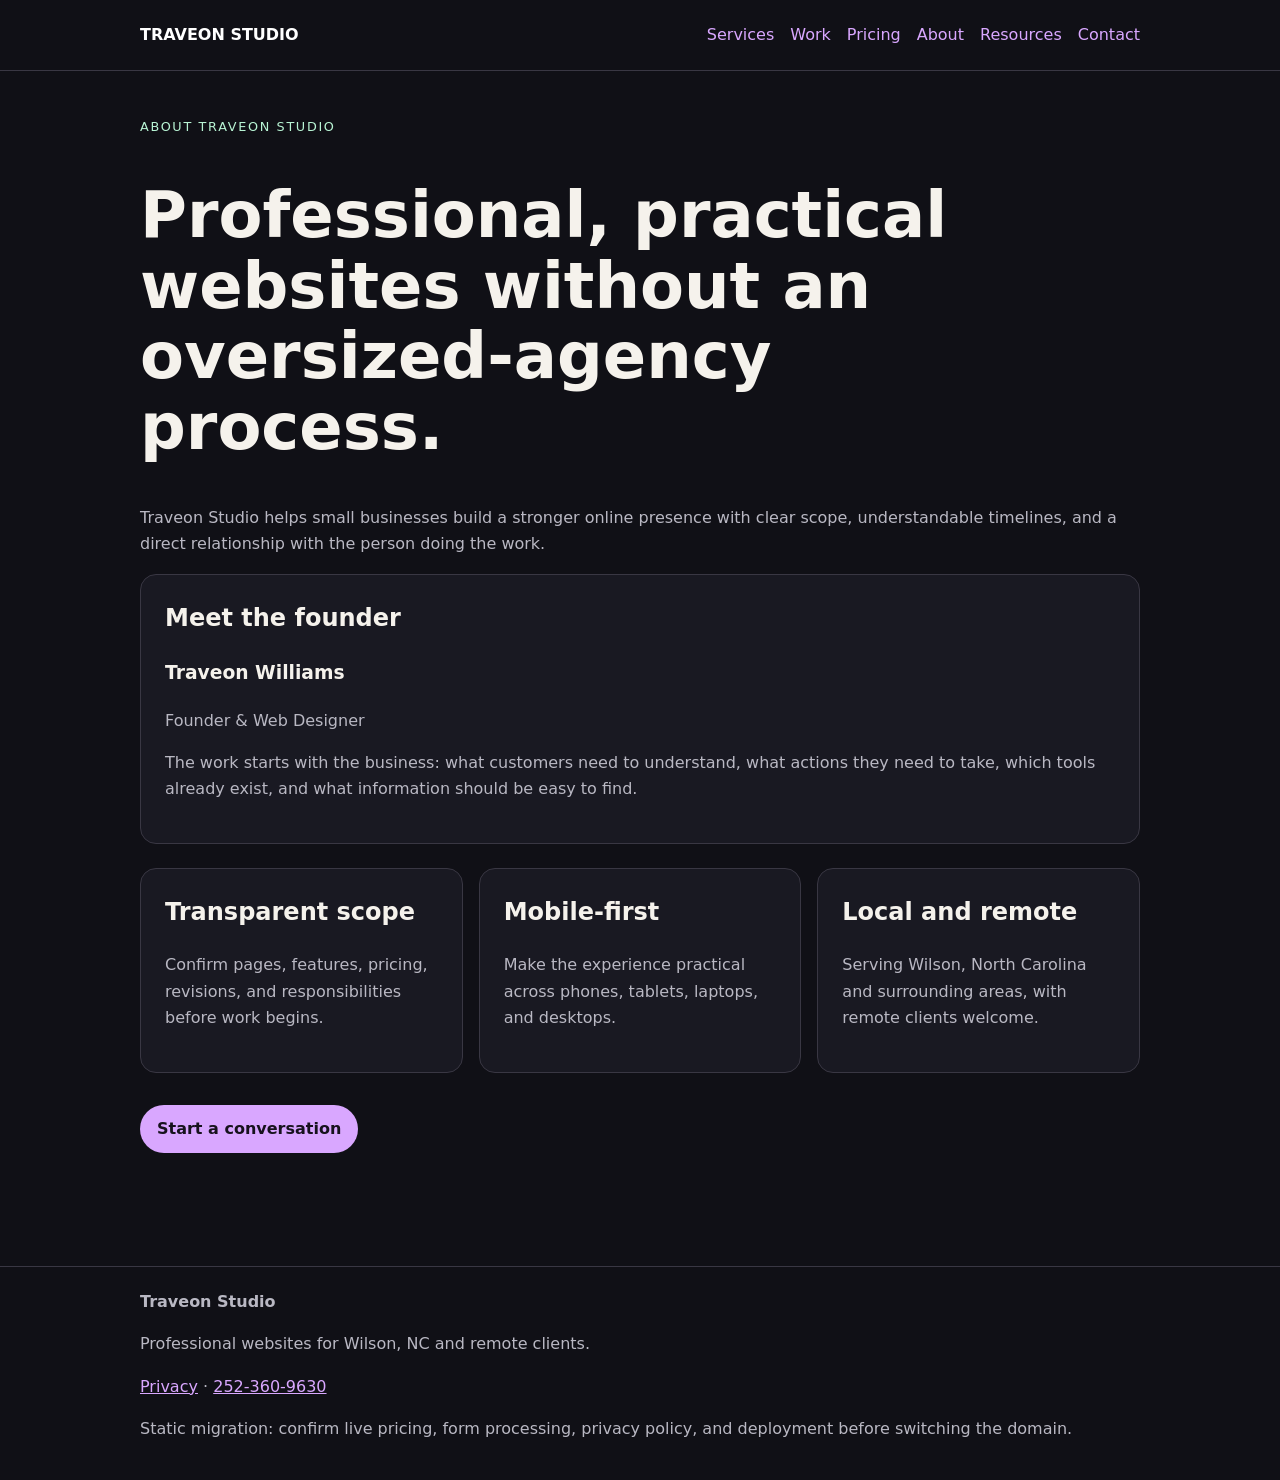
==== about/index.html @ 4ac93fe7 "Add migrated About page" ====
<!doctype html><html lang="en"><head><meta charset="utf-8"><meta name="viewport" content="width=device-width,initial-scale=1"><title>About | Traveon Studio</title><meta name="description" content="Meet Traveon Williams and learn about the Traveon Studio approach."><link rel="canonical" href="https://traveonstudio.com/about/"><style>body{margin:0;background:#101016;color:#f5f2ec;font:16px/1.65 system-ui,sans-serif}main,header div,footer div{width:min(1000px,92%);margin:auto}header,footer{padding:22px 0;border-bottom:1px solid #393743}footer{border-top:1px solid #393743;border-bottom:0;margin-top:60px;color:#b9b8c3}nav{display:flex;gap:16px;flex-wrap:wrap}nav a{color:#d9a7ff;text-decoration:none}.brand{font-weight:800;margin-right:auto;color:#fff}main{padding:45px 0}h1{font-size:clamp(2.3rem,6vw,4rem);line-height:1.1;max-width:850px}h2{margin-top:0}.muted,p,li{color:#b9b8c3}.grid{display:grid;grid-template-columns:repeat(auto-fit,minmax(230px,1fr));gap:16px;margin:24px 0}.card{background:#191922;border:1px solid #393743;border-radius:16px;padding:24px}.btn{display:inline-block;background:#d9a7ff;color:#17121d;border-radius:30px;padding:11px 17px;text-decoration:none;font-weight:700;margin:8px 8px 8px 0}.price{font-size:2rem;font-weight:800}a{color:#d9a7ff}.eyebrow{color:#b8f4d4;text-transform:uppercase;letter-spacing:.13em;font-size:.8rem}</style></head><body><header><div><nav><a class="brand" href="/">TRAVEON STUDIO</a><a href="/services/">Services</a><a href="/work/">Work</a><a href="/pricing/">Pricing</a><a href="/about/">About</a><a href="/resources/">Resources</a><a href="/contact/">Contact</a></nav></div></header><main><div class="eyebrow">About Traveon Studio</div><h1>Professional, practical websites without an oversized-agency process.</h1><p class="muted">Traveon Studio helps small businesses build a stronger online presence with clear scope, understandable timelines, and a direct relationship with the person doing the work.</p><section class="card"><h2>Meet the founder</h2><h3>Traveon Williams</h3><p class="muted">Founder &amp; Web Designer</p><p class="muted">The work starts with the business: what customers need to understand, what actions they need to take, which tools already exist, and what information should be easy to find.</p></section><div class="grid"><section class="card"><h2>Transparent scope</h2><p>Confirm pages, features, pricing, revisions, and responsibilities before work begins.</p></section><section class="card"><h2>Mobile-first</h2><p>Make the experience practical across phones, tablets, laptops, and desktops.</p></section><section class="card"><h2>Local and remote</h2><p>Serving Wilson, North Carolina and surrounding areas, with remote clients welcome.</p></section></div><a class="btn" href="/contact/">Start a conversation</a></main><footer><div><b>Traveon Studio</b><p>Professional websites for Wilson, NC and remote clients.</p><a href="/privacy/">Privacy</a> · <a href="tel:2523609630">252-360-9630</a><p class="muted">Static migration: confirm live pricing, form processing, privacy policy, and deployment before switching the domain.</p></div></footer></body></html>
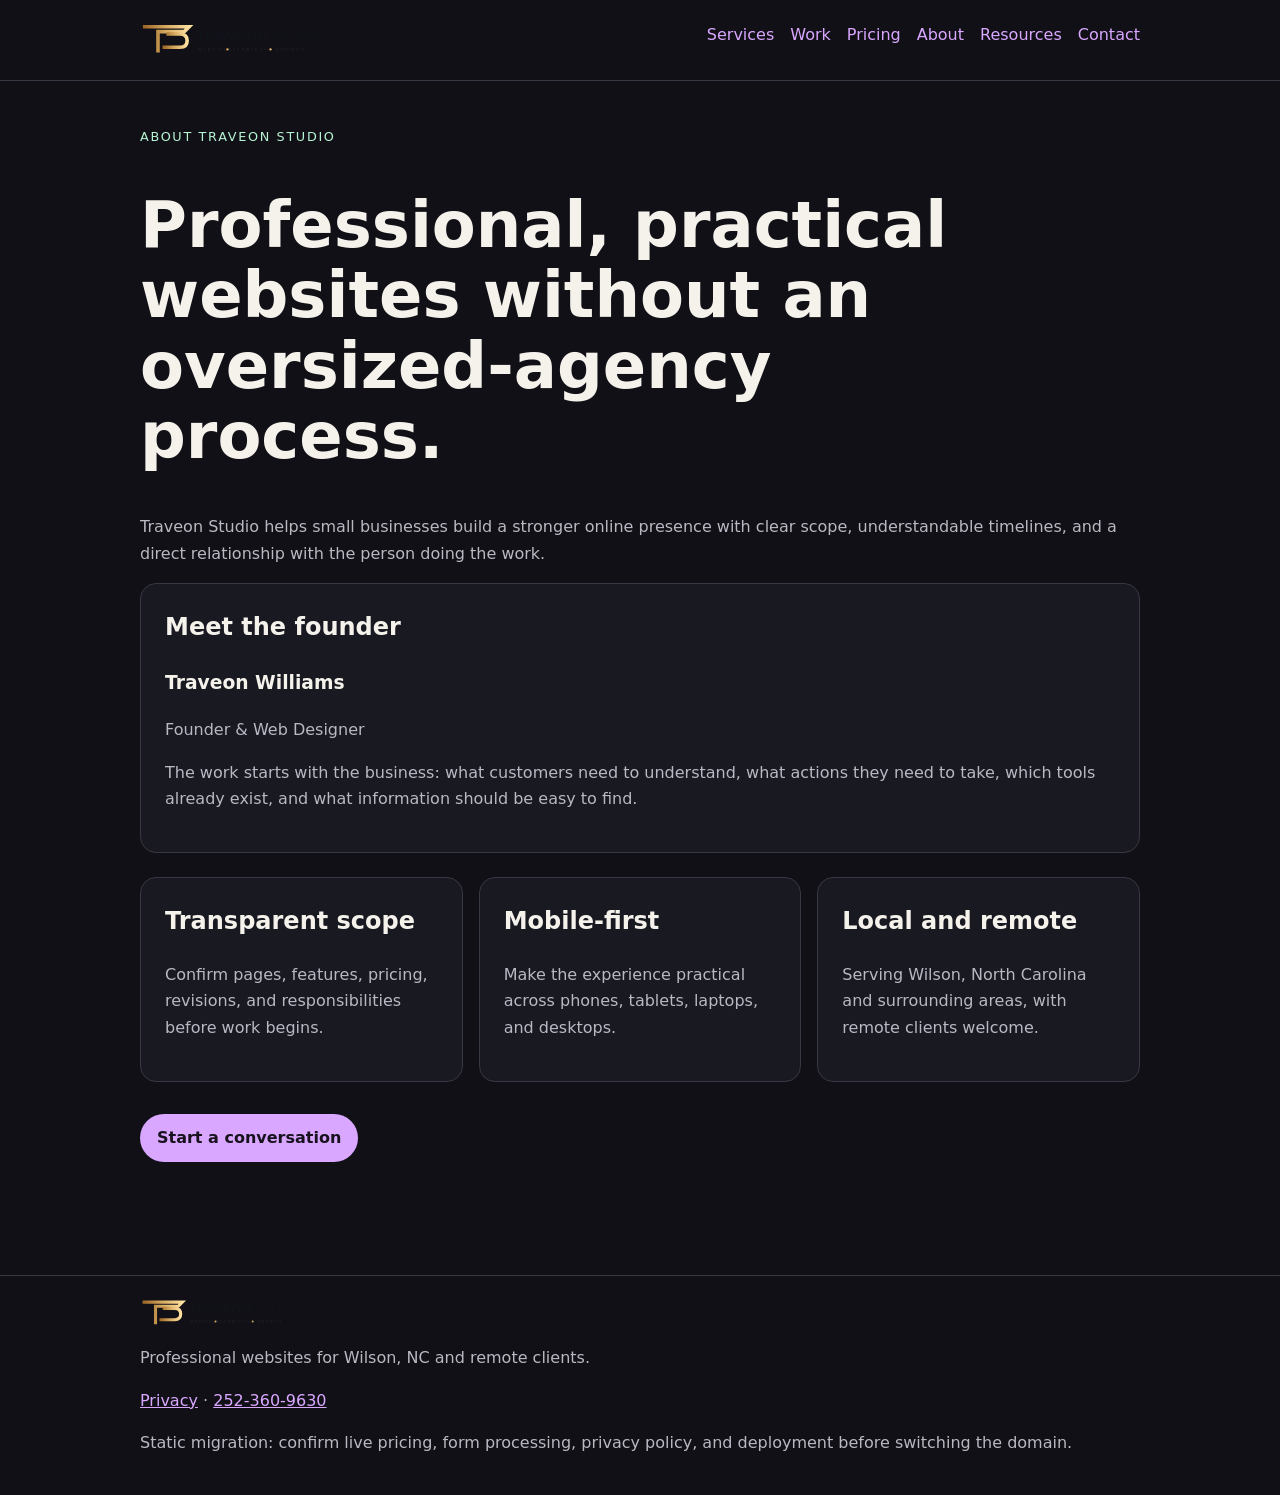
==== commit 04d94d86: "Apply Traveon Studio logo and favicon" ====
--- a/about/index.html
+++ b/about/index.html
@@ -1 +1 @@
-<!doctype html><html lang="en"><head><meta charset="utf-8"><meta name="viewport" content="width=device-width,initial-scale=1"><title>About | Traveon Studio</title><meta name="description" content="Meet Traveon Williams and learn about the Traveon Studio approach."><link rel="canonical" href="https://traveonstudio.com/about/"><style>body{margin:0;background:#101016;color:#f5f2ec;font:16px/1.65 system-ui,sans-serif}main,header div,footer div{width:min(1000px,92%);margin:auto}header,footer{padding:22px 0;border-bottom:1px solid #393743}footer{border-top:1px solid #393743;border-bottom:0;margin-top:60px;color:#b9b8c3}nav{display:flex;gap:16px;flex-wrap:wrap}nav a{color:#d9a7ff;text-decoration:none}.brand{font-weight:800;margin-right:auto;color:#fff}main{padding:45px 0}h1{font-size:clamp(2.3rem,6vw,4rem);line-height:1.1;max-width:850px}h2{margin-top:0}.muted,p,li{color:#b9b8c3}.grid{display:grid;grid-template-columns:repeat(auto-fit,minmax(230px,1fr));gap:16px;margin:24px 0}.card{background:#191922;border:1px solid #393743;border-radius:16px;padding:24px}.btn{display:inline-block;background:#d9a7ff;color:#17121d;border-radius:30px;padding:11px 17px;text-decoration:none;font-weight:700;margin:8px 8px 8px 0}.price{font-size:2rem;font-weight:800}a{color:#d9a7ff}.eyebrow{color:#b8f4d4;text-transform:uppercase;letter-spacing:.13em;font-size:.8rem}</style></head><body><header><div><nav><a class="brand" href="/">TRAVEON STUDIO</a><a href="/services/">Services</a><a href="/work/">Work</a><a href="/pricing/">Pricing</a><a href="/about/">About</a><a href="/resources/">Resources</a><a href="/contact/">Contact</a></nav></div></header><main><div class="eyebrow">About Traveon Studio</div><h1>Professional, practical websites without an oversized-agency process.</h1><p class="muted">Traveon Studio helps small businesses build a stronger online presence with clear scope, understandable timelines, and a direct relationship with the person doing the work.</p><section class="card"><h2>Meet the founder</h2><h3>Traveon Williams</h3><p class="muted">Founder &amp; Web Designer</p><p class="muted">The work starts with the business: what customers need to understand, what actions they need to take, which tools already exist, and what information should be easy to find.</p></section><div class="grid"><section class="card"><h2>Transparent scope</h2><p>Confirm pages, features, pricing, revisions, and responsibilities before work begins.</p></section><section class="card"><h2>Mobile-first</h2><p>Make the experience practical across phones, tablets, laptops, and desktops.</p></section><section class="card"><h2>Local and remote</h2><p>Serving Wilson, North Carolina and surrounding areas, with remote clients welcome.</p></section></div><a class="btn" href="/contact/">Start a conversation</a></main><footer><div><b>Traveon Studio</b><p>Professional websites for Wilson, NC and remote clients.</p><a href="/privacy/">Privacy</a> · <a href="tel:2523609630">252-360-9630</a><p class="muted">Static migration: confirm live pricing, form processing, privacy policy, and deployment before switching the domain.</p></div></footer></body></html>+<!doctype html><html lang="en"><head><meta charset="utf-8"><meta name="viewport" content="width=device-width,initial-scale=1"><title>About | Traveon Studio</title><meta name="description" content="Meet Traveon Williams and learn about the Traveon Studio approach."><link rel="canonical" href="https://traveonstudio.com/about/"><style>body{margin:0;background:#101016;color:#f5f2ec;font:16px/1.65 system-ui,sans-serif}main,header div,footer div{width:min(1000px,92%);margin:auto}header,footer{padding:22px 0;border-bottom:1px solid #393743}footer{border-top:1px solid #393743;border-bottom:0;margin-top:60px;color:#b9b8c3}nav{display:flex;gap:16px;flex-wrap:wrap}nav a{color:#d9a7ff;text-decoration:none}.brand{font-weight:800;margin-right:auto;color:#fff}main{padding:45px 0}h1{font-size:clamp(2.3rem,6vw,4rem);line-height:1.1;max-width:850px}h2{margin-top:0}.muted,p,li{color:#b9b8c3}.grid{display:grid;grid-template-columns:repeat(auto-fit,minmax(230px,1fr));gap:16px;margin:24px 0}.card{background:#191922;border:1px solid #393743;border-radius:16px;padding:24px}.btn{display:inline-block;background:#d9a7ff;color:#17121d;border-radius:30px;padding:11px 17px;text-decoration:none;font-weight:700;margin:8px 8px 8px 0}.price{font-size:2rem;font-weight:800}a{color:#d9a7ff}.eyebrow{color:#b8f4d4;text-transform:uppercase;letter-spacing:.13em;font-size:.8rem}</style><link rel="icon" type="image/svg+xml" href="/assets/images/traveon-studio-favicon.svg"><meta name="theme-color" content="#101016"></head><body><header><div><nav><a class="brand" href="/" aria-label="Traveon Studio home"><img src="/assets/images/traveon-studio-logo.svg" alt="Traveon Studio — Websites, Strategy, Growth" style="width:220px;max-width:42vw;height:auto;display:block"></a><a href="/services/">Services</a><a href="/work/">Work</a><a href="/pricing/">Pricing</a><a href="/about/">About</a><a href="/resources/">Resources</a><a href="/contact/">Contact</a></nav></div></header><main><div class="eyebrow">About Traveon Studio</div><h1>Professional, practical websites without an oversized-agency process.</h1><p class="muted">Traveon Studio helps small businesses build a stronger online presence with clear scope, understandable timelines, and a direct relationship with the person doing the work.</p><section class="card"><h2>Meet the founder</h2><h3>Traveon Williams</h3><p class="muted">Founder &amp; Web Designer</p><p class="muted">The work starts with the business: what customers need to understand, what actions they need to take, which tools already exist, and what information should be easy to find.</p></section><div class="grid"><section class="card"><h2>Transparent scope</h2><p>Confirm pages, features, pricing, revisions, and responsibilities before work begins.</p></section><section class="card"><h2>Mobile-first</h2><p>Make the experience practical across phones, tablets, laptops, and desktops.</p></section><section class="card"><h2>Local and remote</h2><p>Serving Wilson, North Carolina and surrounding areas, with remote clients welcome.</p></section></div><a class="btn" href="/contact/">Start a conversation</a></main><footer><div><img src="/assets/images/traveon-studio-logo.svg" alt="Traveon Studio" style="width:190px;max-width:55vw;height:auto;display:block"><p>Professional websites for Wilson, NC and remote clients.</p><a href="/privacy/">Privacy</a> · <a href="tel:2523609630">252-360-9630</a><p class="muted">Static migration: confirm live pricing, form processing, privacy policy, and deployment before switching the domain.</p></div></footer></body></html>
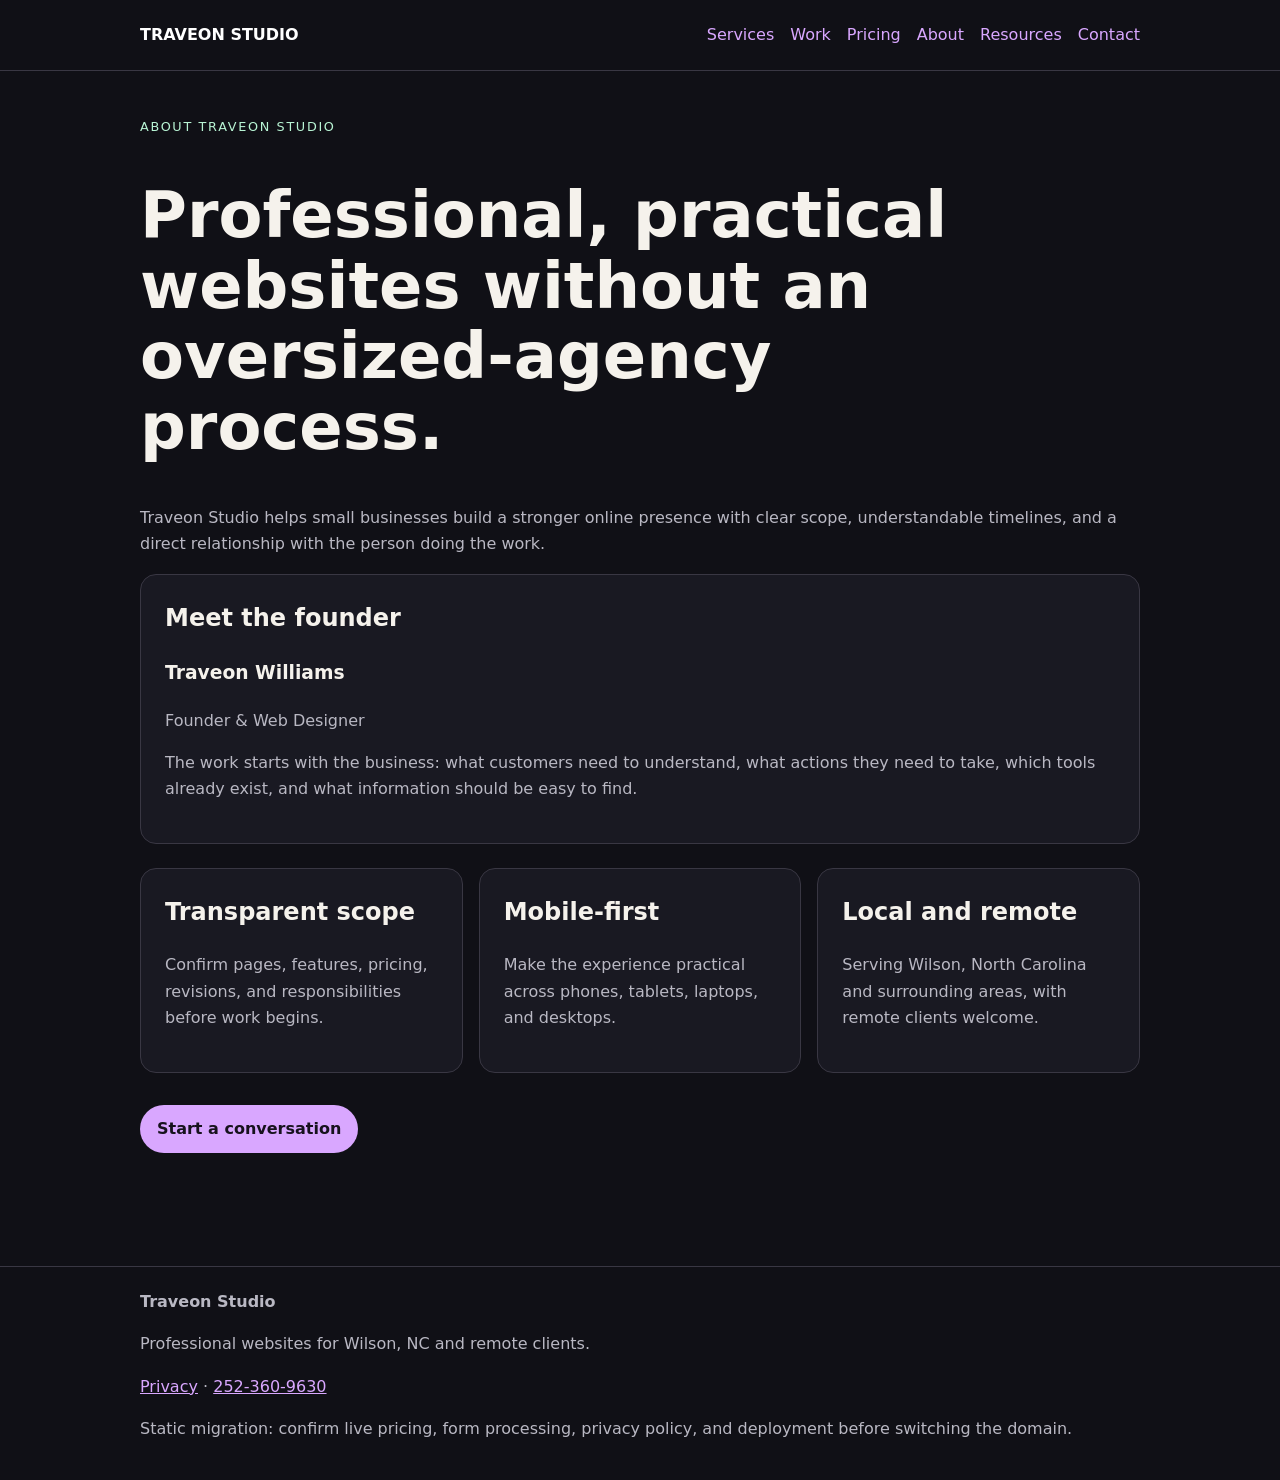
==== commit fc9310c9: "Restore compact text header and remove deleted logo asset references" ====
--- a/about/index.html
+++ b/about/index.html
@@ -1 +1 @@
-<!doctype html><html lang="en"><head><meta charset="utf-8"><meta name="viewport" content="width=device-width,initial-scale=1"><title>About | Traveon Studio</title><meta name="description" content="Meet Traveon Williams and learn about the Traveon Studio approach."><link rel="canonical" href="https://traveonstudio.com/about/"><style>body{margin:0;background:#101016;color:#f5f2ec;font:16px/1.65 system-ui,sans-serif}main,header div,footer div{width:min(1000px,92%);margin:auto}header,footer{padding:22px 0;border-bottom:1px solid #393743}footer{border-top:1px solid #393743;border-bottom:0;margin-top:60px;color:#b9b8c3}nav{display:flex;gap:16px;flex-wrap:wrap}nav a{color:#d9a7ff;text-decoration:none}.brand{font-weight:800;margin-right:auto;color:#fff}main{padding:45px 0}h1{font-size:clamp(2.3rem,6vw,4rem);line-height:1.1;max-width:850px}h2{margin-top:0}.muted,p,li{color:#b9b8c3}.grid{display:grid;grid-template-columns:repeat(auto-fit,minmax(230px,1fr));gap:16px;margin:24px 0}.card{background:#191922;border:1px solid #393743;border-radius:16px;padding:24px}.btn{display:inline-block;background:#d9a7ff;color:#17121d;border-radius:30px;padding:11px 17px;text-decoration:none;font-weight:700;margin:8px 8px 8px 0}.price{font-size:2rem;font-weight:800}a{color:#d9a7ff}.eyebrow{color:#b8f4d4;text-transform:uppercase;letter-spacing:.13em;font-size:.8rem}</style><link rel="icon" type="image/svg+xml" href="/assets/images/traveon-studio-favicon.svg"><meta name="theme-color" content="#101016"></head><body><header><div><nav><a class="brand" href="/" aria-label="Traveon Studio home"><img src="/assets/images/traveon-studio-logo.svg" alt="Traveon Studio — Websites, Strategy, Growth" style="width:220px;max-width:42vw;height:auto;display:block"></a><a href="/services/">Services</a><a href="/work/">Work</a><a href="/pricing/">Pricing</a><a href="/about/">About</a><a href="/resources/">Resources</a><a href="/contact/">Contact</a></nav></div></header><main><div class="eyebrow">About Traveon Studio</div><h1>Professional, practical websites without an oversized-agency process.</h1><p class="muted">Traveon Studio helps small businesses build a stronger online presence with clear scope, understandable timelines, and a direct relationship with the person doing the work.</p><section class="card"><h2>Meet the founder</h2><h3>Traveon Williams</h3><p class="muted">Founder &amp; Web Designer</p><p class="muted">The work starts with the business: what customers need to understand, what actions they need to take, which tools already exist, and what information should be easy to find.</p></section><div class="grid"><section class="card"><h2>Transparent scope</h2><p>Confirm pages, features, pricing, revisions, and responsibilities before work begins.</p></section><section class="card"><h2>Mobile-first</h2><p>Make the experience practical across phones, tablets, laptops, and desktops.</p></section><section class="card"><h2>Local and remote</h2><p>Serving Wilson, North Carolina and surrounding areas, with remote clients welcome.</p></section></div><a class="btn" href="/contact/">Start a conversation</a></main><footer><div><img src="/assets/images/traveon-studio-logo.svg" alt="Traveon Studio" style="width:190px;max-width:55vw;height:auto;display:block"><p>Professional websites for Wilson, NC and remote clients.</p><a href="/privacy/">Privacy</a> · <a href="tel:2523609630">252-360-9630</a><p class="muted">Static migration: confirm live pricing, form processing, privacy policy, and deployment before switching the domain.</p></div></footer></body></html>+<!doctype html><html lang="en"><head><meta charset="utf-8"><meta name="viewport" content="width=device-width,initial-scale=1"><title>About | Traveon Studio</title><meta name="description" content="Meet Traveon Williams and learn about the Traveon Studio approach."><link rel="canonical" href="https://traveonstudio.com/about/"><style>body{margin:0;background:#101016;color:#f5f2ec;font:16px/1.65 system-ui,sans-serif}main,header div,footer div{width:min(1000px,92%);margin:auto}header,footer{padding:22px 0;border-bottom:1px solid #393743}footer{border-top:1px solid #393743;border-bottom:0;margin-top:60px;color:#b9b8c3}nav{display:flex;gap:16px;flex-wrap:wrap}nav a{color:#d9a7ff;text-decoration:none}.brand{font-weight:800;margin-right:auto;color:#fff}main{padding:45px 0}h1{font-size:clamp(2.3rem,6vw,4rem);line-height:1.1;max-width:850px}h2{margin-top:0}.muted,p,li{color:#b9b8c3}.grid{display:grid;grid-template-columns:repeat(auto-fit,minmax(230px,1fr));gap:16px;margin:24px 0}.card{background:#191922;border:1px solid #393743;border-radius:16px;padding:24px}.btn{display:inline-block;background:#d9a7ff;color:#17121d;border-radius:30px;padding:11px 17px;text-decoration:none;font-weight:700;margin:8px 8px 8px 0}.price{font-size:2rem;font-weight:800}a{color:#d9a7ff}.eyebrow{color:#b8f4d4;text-transform:uppercase;letter-spacing:.13em;font-size:.8rem}</style><meta name="theme-color" content="#101016"></head><body><header><div><nav><a class="brand" href="/">TRAVEON STUDIO</a><a href="/services/">Services</a><a href="/work/">Work</a><a href="/pricing/">Pricing</a><a href="/about/">About</a><a href="/resources/">Resources</a><a href="/contact/">Contact</a></nav></div></header><main><div class="eyebrow">About Traveon Studio</div><h1>Professional, practical websites without an oversized-agency process.</h1><p class="muted">Traveon Studio helps small businesses build a stronger online presence with clear scope, understandable timelines, and a direct relationship with the person doing the work.</p><section class="card"><h2>Meet the founder</h2><h3>Traveon Williams</h3><p class="muted">Founder &amp; Web Designer</p><p class="muted">The work starts with the business: what customers need to understand, what actions they need to take, which tools already exist, and what information should be easy to find.</p></section><div class="grid"><section class="card"><h2>Transparent scope</h2><p>Confirm pages, features, pricing, revisions, and responsibilities before work begins.</p></section><section class="card"><h2>Mobile-first</h2><p>Make the experience practical across phones, tablets, laptops, and desktops.</p></section><section class="card"><h2>Local and remote</h2><p>Serving Wilson, North Carolina and surrounding areas, with remote clients welcome.</p></section></div><a class="btn" href="/contact/">Start a conversation</a></main><footer><div><b>Traveon Studio</b><p>Professional websites for Wilson, NC and remote clients.</p><a href="/privacy/">Privacy</a> · <a href="tel:2523609630">252-360-9630</a><p class="muted">Static migration: confirm live pricing, form processing, privacy policy, and deployment before switching the domain.</p></div></footer></body></html>
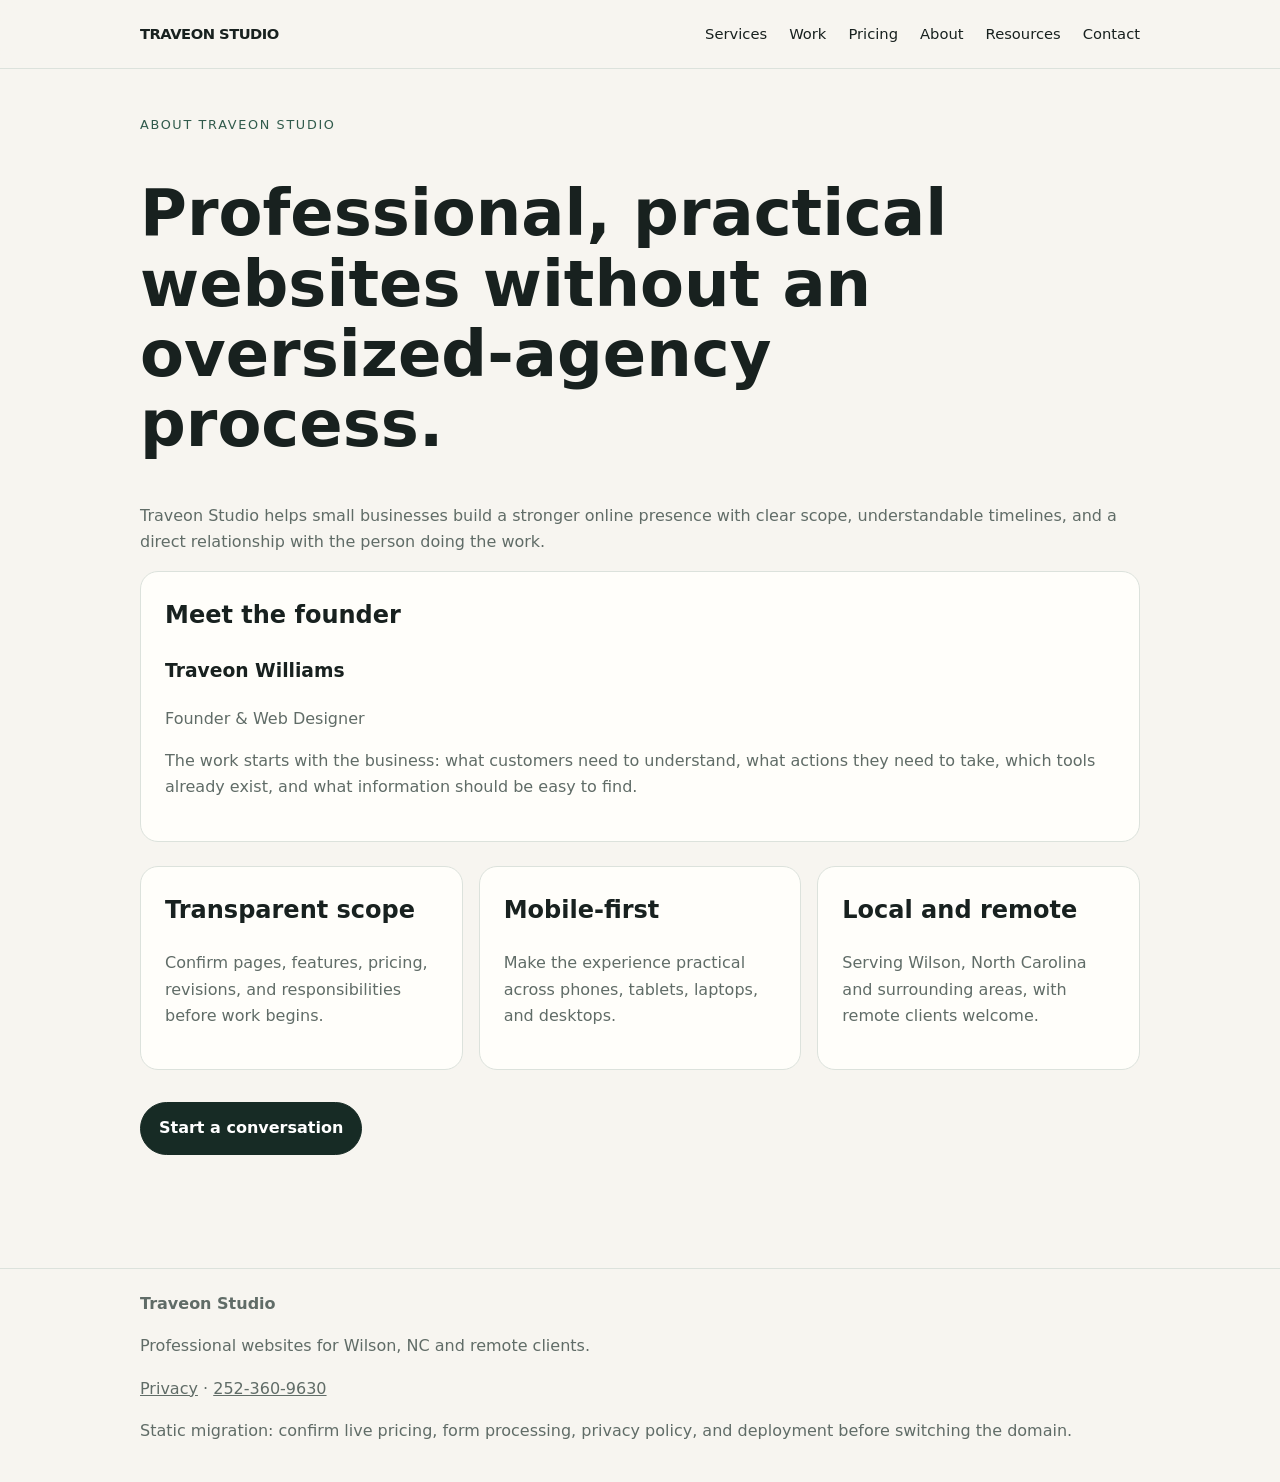
==== commit 713628f7: "Load shared Traveon Studio stylesheet" ====
--- a/about/index.html
+++ b/about/index.html
@@ -1 +1,2 @@
-<!doctype html><html lang="en"><head><meta charset="utf-8"><meta name="viewport" content="width=device-width,initial-scale=1"><title>About | Traveon Studio</title><meta name="description" content="Meet Traveon Williams and learn about the Traveon Studio approach."><link rel="canonical" href="https://traveonstudio.com/about/"><style>body{margin:0;background:#101016;color:#f5f2ec;font:16px/1.65 system-ui,sans-serif}main,header div,footer div{width:min(1000px,92%);margin:auto}header,footer{padding:22px 0;border-bottom:1px solid #393743}footer{border-top:1px solid #393743;border-bottom:0;margin-top:60px;color:#b9b8c3}nav{display:flex;gap:16px;flex-wrap:wrap}nav a{color:#d9a7ff;text-decoration:none}.brand{font-weight:800;margin-right:auto;color:#fff}main{padding:45px 0}h1{font-size:clamp(2.3rem,6vw,4rem);line-height:1.1;max-width:850px}h2{margin-top:0}.muted,p,li{color:#b9b8c3}.grid{display:grid;grid-template-columns:repeat(auto-fit,minmax(230px,1fr));gap:16px;margin:24px 0}.card{background:#191922;border:1px solid #393743;border-radius:16px;padding:24px}.btn{display:inline-block;background:#d9a7ff;color:#17121d;border-radius:30px;padding:11px 17px;text-decoration:none;font-weight:700;margin:8px 8px 8px 0}.price{font-size:2rem;font-weight:800}a{color:#d9a7ff}.eyebrow{color:#b8f4d4;text-transform:uppercase;letter-spacing:.13em;font-size:.8rem}</style><meta name="theme-color" content="#101016"></head><body><header><div><nav><a class="brand" href="/">TRAVEON STUDIO</a><a href="/services/">Services</a><a href="/work/">Work</a><a href="/pricing/">Pricing</a><a href="/about/">About</a><a href="/resources/">Resources</a><a href="/contact/">Contact</a></nav></div></header><main><div class="eyebrow">About Traveon Studio</div><h1>Professional, practical websites without an oversized-agency process.</h1><p class="muted">Traveon Studio helps small businesses build a stronger online presence with clear scope, understandable timelines, and a direct relationship with the person doing the work.</p><section class="card"><h2>Meet the founder</h2><h3>Traveon Williams</h3><p class="muted">Founder &amp; Web Designer</p><p class="muted">The work starts with the business: what customers need to understand, what actions they need to take, which tools already exist, and what information should be easy to find.</p></section><div class="grid"><section class="card"><h2>Transparent scope</h2><p>Confirm pages, features, pricing, revisions, and responsibilities before work begins.</p></section><section class="card"><h2>Mobile-first</h2><p>Make the experience practical across phones, tablets, laptops, and desktops.</p></section><section class="card"><h2>Local and remote</h2><p>Serving Wilson, North Carolina and surrounding areas, with remote clients welcome.</p></section></div><a class="btn" href="/contact/">Start a conversation</a></main><footer><div><b>Traveon Studio</b><p>Professional websites for Wilson, NC and remote clients.</p><a href="/privacy/">Privacy</a> · <a href="tel:2523609630">252-360-9630</a><p class="muted">Static migration: confirm live pricing, form processing, privacy policy, and deployment before switching the domain.</p></div></footer></body></html>+<!doctype html><html lang="en"><head><meta charset="utf-8"><meta name="viewport" content="width=device-width,initial-scale=1"><title>About | Traveon Studio</title><meta name="description" content="Meet Traveon Williams and learn about the Traveon Studio approach."><link rel="canonical" href="https://traveonstudio.com/about/"><style>body{margin:0;background:#101016;color:#f5f2ec;font:16px/1.65 system-ui,sans-serif}main,header div,footer div{width:min(1000px,92%);margin:auto}header,footer{padding:22px 0;border-bottom:1px solid #393743}footer{border-top:1px solid #393743;border-bottom:0;margin-top:60px;color:#b9b8c3}nav{display:flex;gap:16px;flex-wrap:wrap}nav a{color:#d9a7ff;text-decoration:none}.brand{font-weight:800;margin-right:auto;color:#fff}main{padding:45px 0}h1{font-size:clamp(2.3rem,6vw,4rem);line-height:1.1;max-width:850px}h2{margin-top:0}.muted,p,li{color:#b9b8c3}.grid{display:grid;grid-template-columns:repeat(auto-fit,minmax(230px,1fr));gap:16px;margin:24px 0}.card{background:#191922;border:1px solid #393743;border-radius:16px;padding:24px}.btn{display:inline-block;background:#d9a7ff;color:#17121d;border-radius:30px;padding:11px 17px;text-decoration:none;font-weight:700;margin:8px 8px 8px 0}.price{font-size:2rem;font-weight:800}a{color:#d9a7ff}.eyebrow{color:#b8f4d4;text-transform:uppercase;letter-spacing:.13em;font-size:.8rem}</style><meta name="theme-color" content="#101016">  <link rel="stylesheet" href="/assets/traveon-studio.css">
+</head><body><header><div><nav><a class="brand" href="/">TRAVEON STUDIO</a><a href="/services/">Services</a><a href="/work/">Work</a><a href="/pricing/">Pricing</a><a href="/about/">About</a><a href="/resources/">Resources</a><a href="/contact/">Contact</a></nav></div></header><main><div class="eyebrow">About Traveon Studio</div><h1>Professional, practical websites without an oversized-agency process.</h1><p class="muted">Traveon Studio helps small businesses build a stronger online presence with clear scope, understandable timelines, and a direct relationship with the person doing the work.</p><section class="card"><h2>Meet the founder</h2><h3>Traveon Williams</h3><p class="muted">Founder &amp; Web Designer</p><p class="muted">The work starts with the business: what customers need to understand, what actions they need to take, which tools already exist, and what information should be easy to find.</p></section><div class="grid"><section class="card"><h2>Transparent scope</h2><p>Confirm pages, features, pricing, revisions, and responsibilities before work begins.</p></section><section class="card"><h2>Mobile-first</h2><p>Make the experience practical across phones, tablets, laptops, and desktops.</p></section><section class="card"><h2>Local and remote</h2><p>Serving Wilson, North Carolina and surrounding areas, with remote clients welcome.</p></section></div><a class="btn" href="/contact/">Start a conversation</a></main><footer><div><b>Traveon Studio</b><p>Professional websites for Wilson, NC and remote clients.</p><a href="/privacy/">Privacy</a> · <a href="tel:2523609630">252-360-9630</a><p class="muted">Static migration: confirm live pricing, form processing, privacy policy, and deployment before switching the domain.</p></div></footer></body></html>
--- a/assets/traveon-studio.css
+++ b/assets/traveon-studio.css
@@ -0,0 +1,34 @@
+/* Shared Traveon Studio design system */
+:root{--ts-ink:#18211f;--ts-muted:#606c67;--ts-paper:#f7f5f0;--ts-card:#fffefa;--ts-line:#dce2dc;--ts-green:#315b4c;--ts-lime:#d9edb7;--ts-dark:#172b25}
+html{scroll-behavior:smooth}
+body{background:var(--ts-paper)!important;color:var(--ts-ink)!important}
+header{position:sticky;top:0;z-index:20;background:rgba(247,245,240,.94)!important;backdrop-filter:blur(12px);border-bottom:1px solid var(--ts-line)!important}
+header .wrap, header .nav{width:min(1120px,calc(100% - 40px));margin-inline:auto}
+header nav{align-items:center;gap:clamp(10px,1.8vw,22px)}
+header nav a{color:var(--ts-ink)!important;text-decoration:none;font-size:.92rem}
+header nav a:hover{text-decoration:underline;text-underline-offset:5px}
+header .brand{color:var(--ts-ink)!important;font-weight:850;letter-spacing:-.035em;text-decoration:none;white-space:nowrap}
+main{color:var(--ts-ink)!important}
+main p,main li,main label,main small,.muted{color:var(--ts-muted)!important}
+h1,h2,h3,h4{color:var(--ts-ink)!important}
+.card,article, .resource-card{background:var(--ts-card)!important;color:var(--ts-ink)!important;border:1px solid var(--ts-line)!important;border-radius:18px}
+.eyebrow{color:var(--ts-green)!important}
+a{overflow-wrap:anywhere}
+main a:not(.btn){color:var(--ts-green)}
+.btn,button.btn{background:var(--ts-dark)!important;color:#fff!important;border:1px solid var(--ts-dark)!important;border-radius:999px;padding:12px 18px;font-weight:750;cursor:pointer}
+.btn.light{background:transparent!important;color:var(--ts-dark)!important}
+input,select,textarea{background:#fffefa!important;color:var(--ts-ink)!important;border:1px solid #bdc9c0!important;border-radius:10px}
+input:focus,select:focus,textarea:focus{outline:3px solid #d9edb7;outline-offset:1px}
+footer{background:transparent!important;border-top:1px solid var(--ts-line)!important;color:var(--ts-muted)!important}
+footer p,footer a{color:var(--ts-muted)!important}
+:focus-visible{outline:3px solid #6e9c75;outline-offset:3px}
+@media(max-width:760px){
+ header{position:relative}
+ header .wrap,header .nav{width:calc(100% - 28px)}
+ header nav{gap:10px 14px;padding:12px 0}
+ header nav a{font-size:.86rem}
+ header .brand{width:100%;margin-bottom:2px}
+ main{padding-top:30px!important}
+ .hero{padding-top:48px!important}
+}
+@media(prefers-reduced-motion:reduce){html{scroll-behavior:auto}*,*::before,*::after{animation-duration:.01ms!important;transition-duration:.01ms!important}}
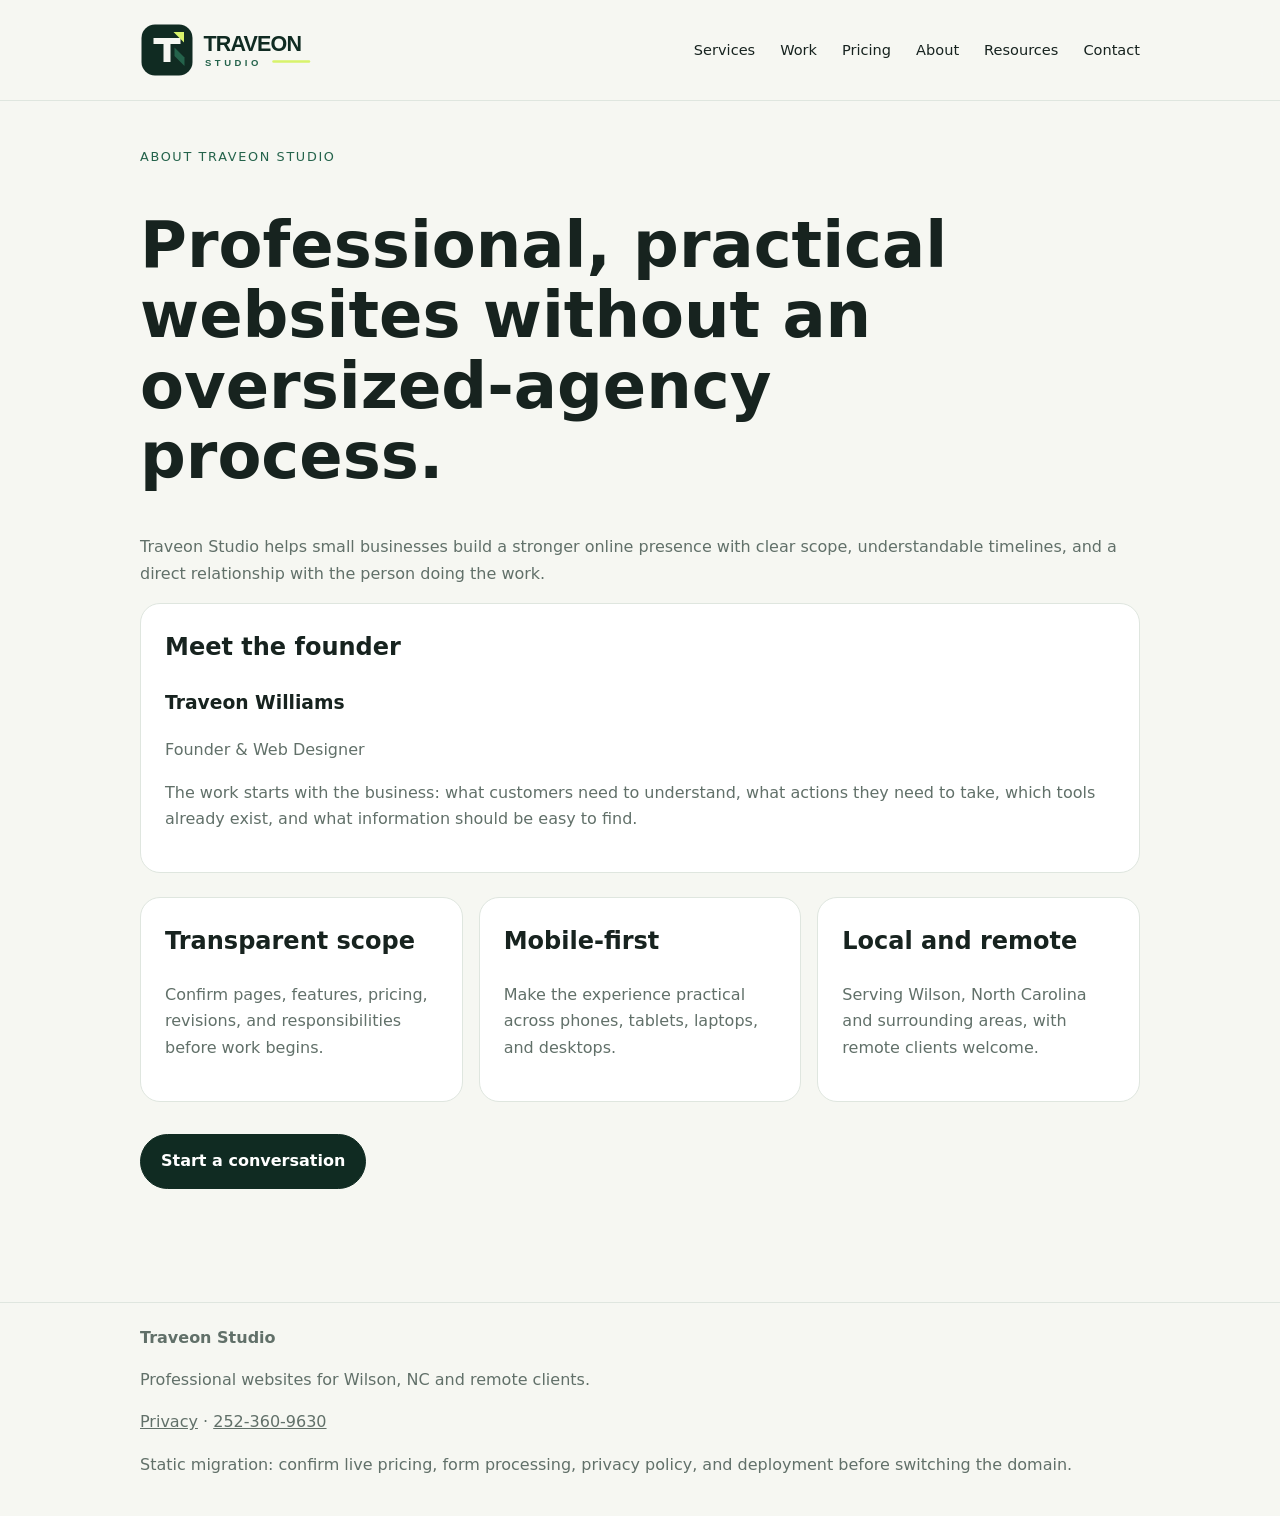
==== commit 7c21cf54: "Align site page branding and pricing with current offer" ====
--- a/about/index.html
+++ b/about/index.html
@@ -1,2 +1,3 @@
-<!doctype html><html lang="en"><head><meta charset="utf-8"><meta name="viewport" content="width=device-width,initial-scale=1"><title>About | Traveon Studio</title><meta name="description" content="Meet Traveon Williams and learn about the Traveon Studio approach."><link rel="canonical" href="https://traveonstudio.com/about/"><style>body{margin:0;background:#101016;color:#f5f2ec;font:16px/1.65 system-ui,sans-serif}main,header div,footer div{width:min(1000px,92%);margin:auto}header,footer{padding:22px 0;border-bottom:1px solid #393743}footer{border-top:1px solid #393743;border-bottom:0;margin-top:60px;color:#b9b8c3}nav{display:flex;gap:16px;flex-wrap:wrap}nav a{color:#d9a7ff;text-decoration:none}.brand{font-weight:800;margin-right:auto;color:#fff}main{padding:45px 0}h1{font-size:clamp(2.3rem,6vw,4rem);line-height:1.1;max-width:850px}h2{margin-top:0}.muted,p,li{color:#b9b8c3}.grid{display:grid;grid-template-columns:repeat(auto-fit,minmax(230px,1fr));gap:16px;margin:24px 0}.card{background:#191922;border:1px solid #393743;border-radius:16px;padding:24px}.btn{display:inline-block;background:#d9a7ff;color:#17121d;border-radius:30px;padding:11px 17px;text-decoration:none;font-weight:700;margin:8px 8px 8px 0}.price{font-size:2rem;font-weight:800}a{color:#d9a7ff}.eyebrow{color:#b8f4d4;text-transform:uppercase;letter-spacing:.13em;font-size:.8rem}</style><meta name="theme-color" content="#101016">  <link rel="stylesheet" href="/assets/traveon-studio.css">
-</head><body><header><div><nav><a class="brand" href="/">TRAVEON STUDIO</a><a href="/services/">Services</a><a href="/work/">Work</a><a href="/pricing/">Pricing</a><a href="/about/">About</a><a href="/resources/">Resources</a><a href="/contact/">Contact</a></nav></div></header><main><div class="eyebrow">About Traveon Studio</div><h1>Professional, practical websites without an oversized-agency process.</h1><p class="muted">Traveon Studio helps small businesses build a stronger online presence with clear scope, understandable timelines, and a direct relationship with the person doing the work.</p><section class="card"><h2>Meet the founder</h2><h3>Traveon Williams</h3><p class="muted">Founder &amp; Web Designer</p><p class="muted">The work starts with the business: what customers need to understand, what actions they need to take, which tools already exist, and what information should be easy to find.</p></section><div class="grid"><section class="card"><h2>Transparent scope</h2><p>Confirm pages, features, pricing, revisions, and responsibilities before work begins.</p></section><section class="card"><h2>Mobile-first</h2><p>Make the experience practical across phones, tablets, laptops, and desktops.</p></section><section class="card"><h2>Local and remote</h2><p>Serving Wilson, North Carolina and surrounding areas, with remote clients welcome.</p></section></div><a class="btn" href="/contact/">Start a conversation</a></main><footer><div><b>Traveon Studio</b><p>Professional websites for Wilson, NC and remote clients.</p><a href="/privacy/">Privacy</a> · <a href="tel:2523609630">252-360-9630</a><p class="muted">Static migration: confirm live pricing, form processing, privacy policy, and deployment before switching the domain.</p></div></footer></body></html>+<!doctype html><html lang="en"><head><meta charset="utf-8"><meta name="viewport" content="width=device-width,initial-scale=1"><title>About | Traveon Studio</title><meta name="description" content="Meet Traveon Williams and learn about the Traveon Studio approach."><link rel="canonical" href="https://traveonstudio.com/about/"><style>body{margin:0;background:#101016;color:#f5f2ec;font:16px/1.65 system-ui,sans-serif}main,header div,footer div{width:min(1000px,92%);margin:auto}header,footer{padding:22px 0;border-bottom:1px solid #393743}footer{border-top:1px solid #393743;border-bottom:0;margin-top:60px;color:#b9b8c3}nav{display:flex;gap:16px;flex-wrap:wrap}nav a{color:#d9a7ff;text-decoration:none}.brand{font-weight:800;margin-right:auto;color:#fff}main{padding:45px 0}h1{font-size:clamp(2.3rem,6vw,4rem);line-height:1.1;max-width:850px}h2{margin-top:0}.muted,p,li{color:#b9b8c3}.grid{display:grid;grid-template-columns:repeat(auto-fit,minmax(230px,1fr));gap:16px;margin:24px 0}.card{background:#191922;border:1px solid #393743;border-radius:16px;padding:24px}.btn{display:inline-block;background:#d9a7ff;color:#17121d;border-radius:30px;padding:11px 17px;text-decoration:none;font-weight:700;margin:8px 8px 8px 0}.price{font-size:2rem;font-weight:800}a{color:#d9a7ff}.eyebrow{color:#b8f4d4;text-transform:uppercase;letter-spacing:.13em;font-size:.8rem}@media(max-width:760px){header nav{gap:10px 14px}header .brand{width:100%;margin-bottom:4px}header .brand img{width:235px}} @media(prefers-reduced-motion:reduce){*{animation:none!important;transition:none!important}}
+</style><meta name="theme-color" content="#101016">  <link rel="stylesheet" href="/assets/traveon-studio.css">
+</head><body><header><div><nav><a class="brand" href="/" aria-label="Traveon Studio home"><img src="/assets/traveon-studio-logo.svg" alt="Traveon Studio" width="280" height="56"></a><a href="/services/">Services</a><a href="/work/">Work</a><a href="/pricing/">Pricing</a><a href="/about/">About</a><a href="/resources/">Resources</a><a href="/contact/">Contact</a></nav></div></header><main><div class="eyebrow">About Traveon Studio</div><h1>Professional, practical websites without an oversized-agency process.</h1><p class="muted">Traveon Studio helps small businesses build a stronger online presence with clear scope, understandable timelines, and a direct relationship with the person doing the work.</p><section class="card"><h2>Meet the founder</h2><h3>Traveon Williams</h3><p class="muted">Founder &amp; Web Designer</p><p class="muted">The work starts with the business: what customers need to understand, what actions they need to take, which tools already exist, and what information should be easy to find.</p></section><div class="grid"><section class="card"><h2>Transparent scope</h2><p>Confirm pages, features, pricing, revisions, and responsibilities before work begins.</p></section><section class="card"><h2>Mobile-first</h2><p>Make the experience practical across phones, tablets, laptops, and desktops.</p></section><section class="card"><h2>Local and remote</h2><p>Serving Wilson, North Carolina and surrounding areas, with remote clients welcome.</p></section></div><a class="btn" href="/contact/">Start a conversation</a></main><footer><div><b>Traveon Studio</b><p>Professional websites for Wilson, NC and remote clients.</p><a href="/privacy/">Privacy</a> · <a href="tel:2523609630">252-360-9630</a><p class="muted">Static migration: confirm live pricing, form processing, privacy policy, and deployment before switching the domain.</p></div></footer></body></html>
--- a/assets/traveon-studio.css
+++ b/assets/traveon-studio.css
@@ -1,34 +1,35 @@
 /* Shared Traveon Studio design system */
-:root{--ts-ink:#18211f;--ts-muted:#606c67;--ts-paper:#f7f5f0;--ts-card:#fffefa;--ts-line:#dce2dc;--ts-green:#315b4c;--ts-lime:#d9edb7;--ts-dark:#172b25}
-html{scroll-behavior:smooth}
+:root{--ts-ink:#17231f;--ts-muted:#617069;--ts-paper:#f6f7f2;--ts-card:#fff;--ts-line:#dfe6df;--ts-green:#24634b;--ts-lime:#d8f36b;--ts-dark:#102b22}
+html{scroll-behavior:smooth;scroll-padding-top:100px}
 body{background:var(--ts-paper)!important;color:var(--ts-ink)!important}
-header{position:sticky;top:0;z-index:20;background:rgba(247,245,240,.94)!important;backdrop-filter:blur(12px);border-bottom:1px solid var(--ts-line)!important}
-header .wrap, header .nav{width:min(1120px,calc(100% - 40px));margin-inline:auto}
-header nav{align-items:center;gap:clamp(10px,1.8vw,22px)}
-header nav a{color:var(--ts-ink)!important;text-decoration:none;font-size:.92rem}
+header{position:sticky;top:0;z-index:20;background:rgba(246,247,242,.92)!important;backdrop-filter:blur(14px);border-bottom:1px solid var(--ts-line)!important}
+header .wrap,header .nav{width:min(1160px,calc(100% - 48px));margin-inline:auto}
+header .nav{min-height:82px;gap:26px}
+header nav{align-items:center;gap:clamp(12px,2vw,25px)}
+header nav a{color:var(--ts-ink)!important;text-decoration:none;font-size:.91rem}
 header nav a:hover{text-decoration:underline;text-underline-offset:5px}
-header .brand{color:var(--ts-ink)!important;font-weight:850;letter-spacing:-.035em;text-decoration:none;white-space:nowrap}
+header .brand{color:var(--ts-ink)!important;font-weight:900;letter-spacing:-.055em;text-decoration:none;white-space:nowrap}
+header .brand span{color:var(--ts-muted)!important}
 main{color:var(--ts-ink)!important}
-main p,main li,main label,main small,.muted{color:var(--ts-muted)!important}
+main p,main li,main label,main small,.muted{color:var(--ts-muted)}
 h1,h2,h3,h4{color:var(--ts-ink)!important}
-.card,article, .resource-card{background:var(--ts-card)!important;color:var(--ts-ink)!important;border:1px solid var(--ts-line)!important;border-radius:18px}
+.card,article,.resource-card{background:var(--ts-card)!important;color:var(--ts-ink)!important;border:1px solid var(--ts-line)!important;border-radius:20px}
 .eyebrow{color:var(--ts-green)!important}
 a{overflow-wrap:anywhere}
 main a:not(.btn){color:var(--ts-green)}
-.btn,button.btn{background:var(--ts-dark)!important;color:#fff!important;border:1px solid var(--ts-dark)!important;border-radius:999px;padding:12px 18px;font-weight:750;cursor:pointer}
-.btn.light{background:transparent!important;color:var(--ts-dark)!important}
-input,select,textarea{background:#fffefa!important;color:var(--ts-ink)!important;border:1px solid #bdc9c0!important;border-radius:10px}
+.btn,button.btn{background:var(--ts-dark)!important;color:#fff!important;border:1px solid var(--ts-dark)!important;border-radius:999px;padding:13px 20px;font-weight:780;cursor:pointer;transition:transform .18s ease,background .18s ease}
+.btn:hover,button.btn:hover{transform:translateY(-2px);background:#234b38!important}
+.btn.light{background:transparent!important;color:var(--ts-dark)!important;border-color:#b8c8bb!important}
+input,select,textarea{background:#fff!important;color:var(--ts-ink)!important;border:1px solid #bdc9c0!important;border-radius:10px}
 input:focus,select:focus,textarea:focus{outline:3px solid #d9edb7;outline-offset:1px}
 footer{background:transparent!important;border-top:1px solid var(--ts-line)!important;color:var(--ts-muted)!important}
 footer p,footer a{color:var(--ts-muted)!important}
 :focus-visible{outline:3px solid #6e9c75;outline-offset:3px}
-@media(max-width:760px){
- header{position:relative}
- header .wrap,header .nav{width:calc(100% - 28px)}
- header nav{gap:10px 14px;padding:12px 0}
- header nav a{font-size:.86rem}
- header .brand{width:100%;margin-bottom:2px}
- main{padding-top:30px!important}
- .hero{padding-top:48px!important}
-}
+@media(max-width:850px){header .nav{align-items:flex-start;padding:16px 0;flex-direction:column;gap:14px}header nav{gap:11px 17px}}
+@media(max-width:760px){header{position:relative}header .wrap,header .nav{width:calc(100% - 30px)}header nav{gap:10px 14px;padding:8px 0}header nav a{font-size:.88rem}header .brand{width:100%;margin-bottom:2px}main{padding-top:0!important}.hero{padding-top:48px!important}}
 @media(prefers-reduced-motion:reduce){html{scroll-behavior:auto}*,*::before,*::after{animation-duration:.01ms!important;transition-duration:.01ms!important}}
+/* Traveon Studio brand lockup */
+header .brand{display:inline-flex;align-items:center;line-height:0;flex-shrink:0}
+header .brand img{display:block;width:clamp(210px,22vw,280px);height:auto;max-height:56px}
+@media(max-width:850px){header .brand img{width:250px;max-height:50px}}
+@media(max-width:560px){header .brand img{width:225px;max-height:46px}}
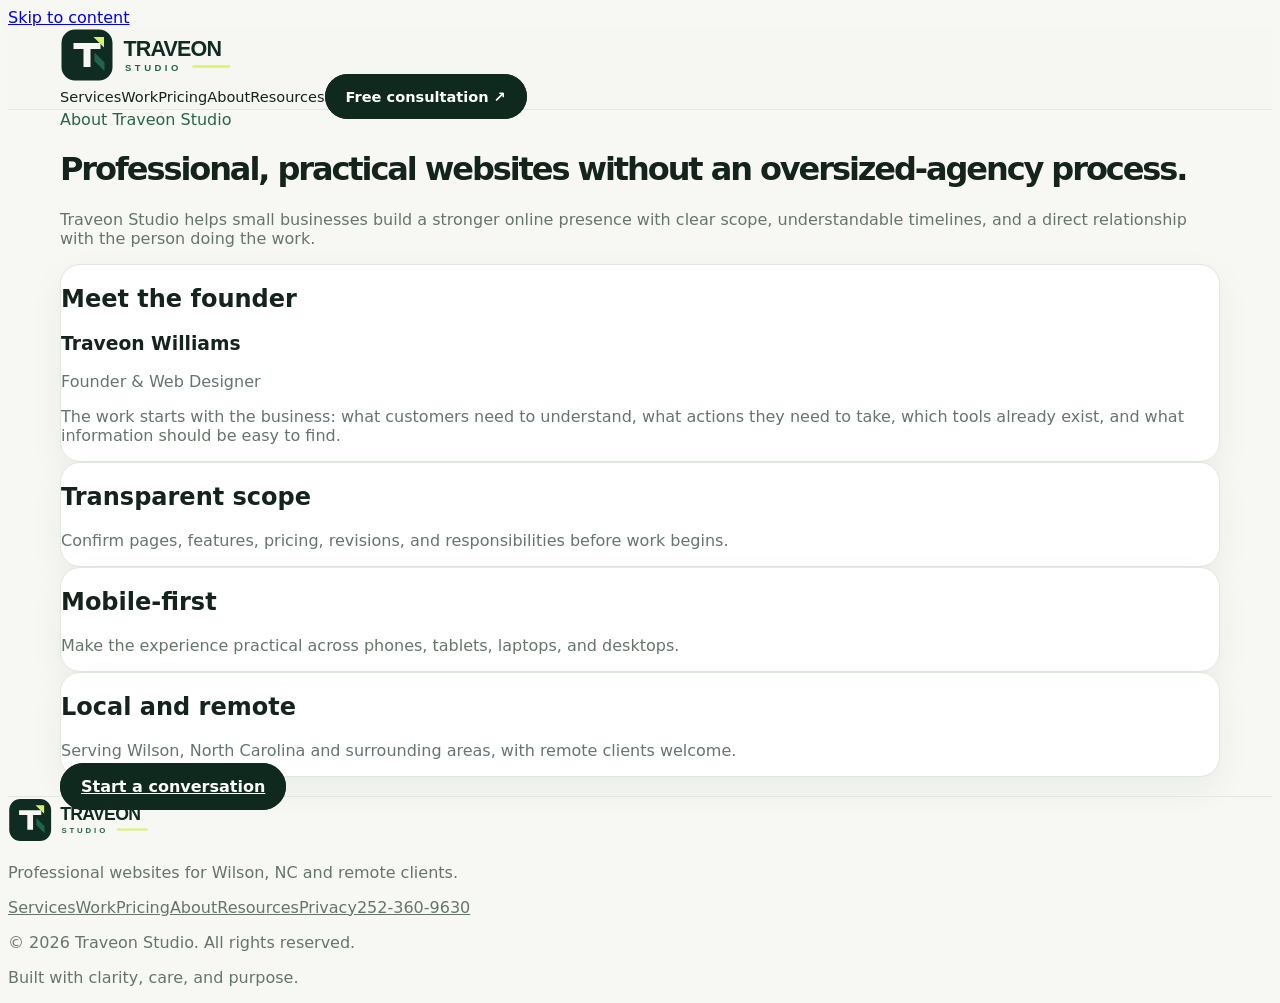
==== commit d9401036: "Unify about/index.html with premium responsive brand system" ====
--- a/about/index.html
+++ b/about/index.html
@@ -1,3 +1 @@
-<!doctype html><html lang="en"><head><meta charset="utf-8"><meta name="viewport" content="width=device-width,initial-scale=1"><title>About | Traveon Studio</title><meta name="description" content="Meet Traveon Williams and learn about the Traveon Studio approach."><link rel="canonical" href="https://traveonstudio.com/about/"><style>body{margin:0;background:#101016;color:#f5f2ec;font:16px/1.65 system-ui,sans-serif}main,header div,footer div{width:min(1000px,92%);margin:auto}header,footer{padding:22px 0;border-bottom:1px solid #393743}footer{border-top:1px solid #393743;border-bottom:0;margin-top:60px;color:#b9b8c3}nav{display:flex;gap:16px;flex-wrap:wrap}nav a{color:#d9a7ff;text-decoration:none}.brand{font-weight:800;margin-right:auto;color:#fff}main{padding:45px 0}h1{font-size:clamp(2.3rem,6vw,4rem);line-height:1.1;max-width:850px}h2{margin-top:0}.muted,p,li{color:#b9b8c3}.grid{display:grid;grid-template-columns:repeat(auto-fit,minmax(230px,1fr));gap:16px;margin:24px 0}.card{background:#191922;border:1px solid #393743;border-radius:16px;padding:24px}.btn{display:inline-block;background:#d9a7ff;color:#17121d;border-radius:30px;padding:11px 17px;text-decoration:none;font-weight:700;margin:8px 8px 8px 0}.price{font-size:2rem;font-weight:800}a{color:#d9a7ff}.eyebrow{color:#b8f4d4;text-transform:uppercase;letter-spacing:.13em;font-size:.8rem}@media(max-width:760px){header nav{gap:10px 14px}header .brand{width:100%;margin-bottom:4px}header .brand img{width:235px}} @media(prefers-reduced-motion:reduce){*{animation:none!important;transition:none!important}}
-</style><meta name="theme-color" content="#101016">  <link rel="stylesheet" href="/assets/traveon-studio.css">
-</head><body><header><div><nav><a class="brand" href="/" aria-label="Traveon Studio home"><img src="/assets/traveon-studio-logo.svg" alt="Traveon Studio" width="280" height="56"></a><a href="/services/">Services</a><a href="/work/">Work</a><a href="/pricing/">Pricing</a><a href="/about/">About</a><a href="/resources/">Resources</a><a href="/contact/">Contact</a></nav></div></header><main><div class="eyebrow">About Traveon Studio</div><h1>Professional, practical websites without an oversized-agency process.</h1><p class="muted">Traveon Studio helps small businesses build a stronger online presence with clear scope, understandable timelines, and a direct relationship with the person doing the work.</p><section class="card"><h2>Meet the founder</h2><h3>Traveon Williams</h3><p class="muted">Founder &amp; Web Designer</p><p class="muted">The work starts with the business: what customers need to understand, what actions they need to take, which tools already exist, and what information should be easy to find.</p></section><div class="grid"><section class="card"><h2>Transparent scope</h2><p>Confirm pages, features, pricing, revisions, and responsibilities before work begins.</p></section><section class="card"><h2>Mobile-first</h2><p>Make the experience practical across phones, tablets, laptops, and desktops.</p></section><section class="card"><h2>Local and remote</h2><p>Serving Wilson, North Carolina and surrounding areas, with remote clients welcome.</p></section></div><a class="btn" href="/contact/">Start a conversation</a></main><footer><div><b>Traveon Studio</b><p>Professional websites for Wilson, NC and remote clients.</p><a href="/privacy/">Privacy</a> · <a href="tel:2523609630">252-360-9630</a><p class="muted">Static migration: confirm live pricing, form processing, privacy policy, and deployment before switching the domain.</p></div></footer></body></html>+<!doctype html><html lang="en"><head><meta charset="utf-8"><meta name="viewport" content="width=device-width, initial-scale=1"><meta name="theme-color" content="#10291f"><meta name="description" content="Meet Traveon Williams and learn about the Traveon Studio approach."><title>About | Traveon Studio</title><link rel="canonical" href="https://traveonstudio.com/about/"><link rel="icon" type="image/svg+xml" href="/assets/traveon-studio-favicon.svg"><meta property="og:type" content="website"><meta property="og:site_name" content="Traveon Studio"><meta property="og:title" content="About | Traveon Studio"><meta property="og:description" content="Meet Traveon Williams and learn about the Traveon Studio approach."><meta property="og:url" content="https://traveonstudio.com/about/"><meta name="twitter:card" content="summary"><link rel="stylesheet" href="/assets/traveon-studio.css"></head><body><a class="skip" href="#main">Skip to content</a><header><div class="wrap nav"><a class="brand" href="/" aria-label="Traveon Studio home"><img src="/assets/traveon-studio-logo.svg" alt="Traveon Studio" width="280" height="56"></a><nav aria-label="Main navigation"><a href="/services/">Services</a><a href="/work/">Work</a><a href="/pricing/">Pricing</a><a href="/about/">About</a><a href="/resources/">Resources</a><a class="btn" href="/contact/">Free consultation ↗</a></nav></div></header><main id="main"><div class="eyebrow">About Traveon Studio</div><h1>Professional, practical websites without an oversized-agency process.</h1><p class="muted">Traveon Studio helps small businesses build a stronger online presence with clear scope, understandable timelines, and a direct relationship with the person doing the work.</p><section class="card"><h2>Meet the founder</h2><h3>Traveon Williams</h3><p class="muted">Founder &amp; Web Designer</p><p class="muted">The work starts with the business: what customers need to understand, what actions they need to take, which tools already exist, and what information should be easy to find.</p></section><div class="grid"><section class="card"><h2>Transparent scope</h2><p>Confirm pages, features, pricing, revisions, and responsibilities before work begins.</p></section><section class="card"><h2>Mobile-first</h2><p>Make the experience practical across phones, tablets, laptops, and desktops.</p></section><section class="card"><h2>Local and remote</h2><p>Serving Wilson, North Carolina and surrounding areas, with remote clients welcome.</p></section></div><a class="btn" href="/contact/">Start a conversation</a></main><footer><div class="wrap foot"><div><a class="brand" href="/"><img src="/assets/traveon-studio-logo.svg" alt="Traveon Studio" width="230" height="46"></a><p class="small">Professional websites for Wilson, NC and remote clients.</p></div><div class="footlinks"><a href="/services/">Services</a><a href="/work/">Work</a><a href="/pricing/">Pricing</a><a href="/about/">About</a><a href="/resources/">Resources</a><a href="/privacy/">Privacy</a><a href="tel:+12523609630">252-360-9630</a></div><div class="footer-bottom"><p class="small">© 2026 Traveon Studio. All rights reserved.</p><p class="small">Built with clarity, care, and purpose.</p></div></div></footer></body></html>
--- a/assets/traveon-studio.css
+++ b/assets/traveon-studio.css
@@ -33,3 +33,12 @@
 header .brand img{display:block;width:clamp(210px,22vw,280px);height:auto;max-height:56px}
 @media(max-width:850px){header .brand img{width:250px;max-height:50px}}
 @media(max-width:560px){header .brand img{width:225px;max-height:46px}}
+
+/* Shared site-wide refinements */
+:root{--ts-ink:#15231d;--ts-muted:#66756c;--ts-paper:#f7f8f4;--ts-card:#fff;--ts-line:#e1e8df;--ts-green:#286548;--ts-lime:#d9f36c;--ts-dark:#10291f}
+body{font-family:Inter,ui-sans-serif,system-ui,-apple-system,BlinkMacSystemFont,"Segoe UI",sans-serif!important;-webkit-font-smoothing:antialiased}
+a:focus-visible,button:focus-visible,input:focus-visible,select:focus-visible,textarea:focus-visible{outline:3px solid #8baa42!important;outline-offset:4px}
+main{width:min(1160px,calc(100% - 48px));margin-inline:auto}
+main>h1{letter-spacing:-.065em}main .card{border-radius:20px;box-shadow:0 12px 34px rgba(16,41,31,.055)}
+footer{border-color:var(--ts-line)!important}footer a{color:var(--ts-green)}
+@media(max-width:760px){main{width:calc(100% - 30px)}}
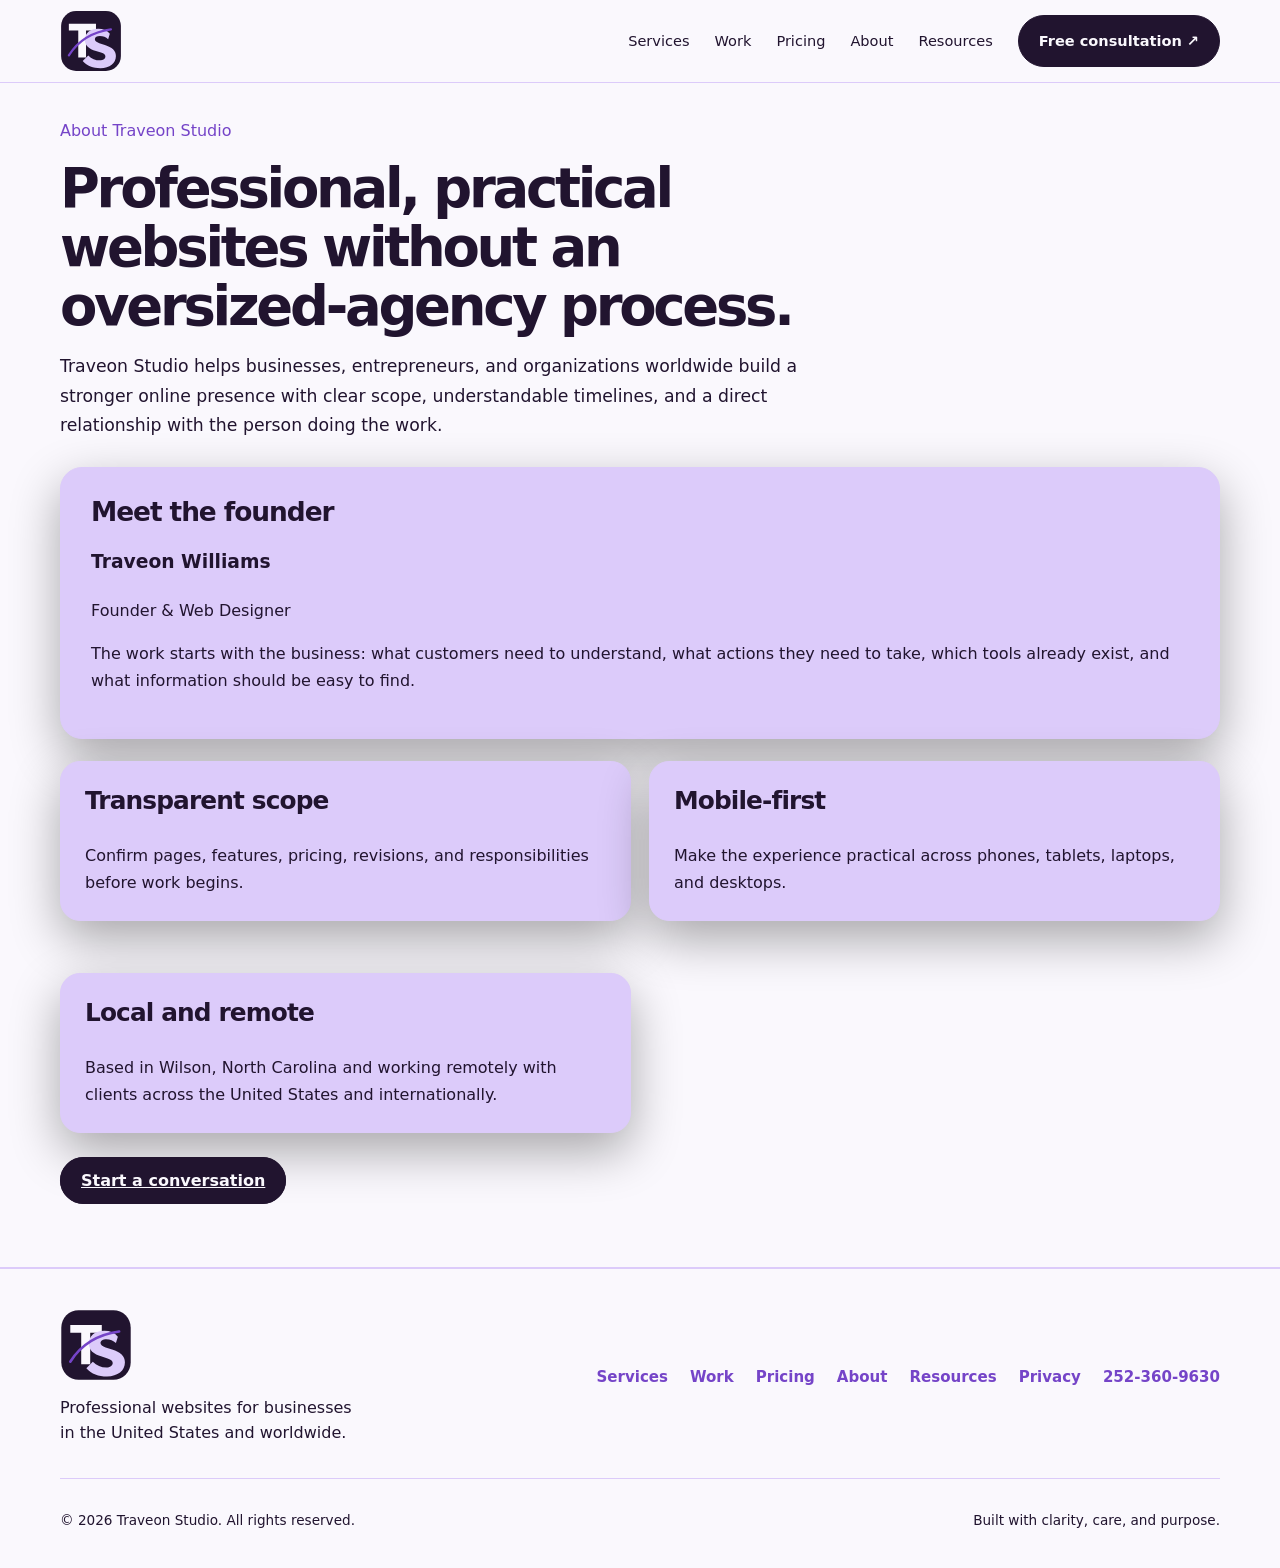
==== commit be877c19: "Expand Traveon Studio positioning to worldwide clients" ====
--- a/about/index.html
+++ b/about/index.html
@@ -1 +1 @@
-<!doctype html><html lang="en"><head><meta charset="utf-8"><meta name="viewport" content="width=device-width, initial-scale=1"><meta name="theme-color" content="#10291f"><meta name="description" content="Meet Traveon Williams and learn about the Traveon Studio approach."><title>About | Traveon Studio</title><link rel="canonical" href="https://traveonstudio.com/about/"><link rel="icon" type="image/svg+xml" href="/assets/traveon-studio-favicon.svg"><meta property="og:type" content="website"><meta property="og:site_name" content="Traveon Studio"><meta property="og:title" content="About | Traveon Studio"><meta property="og:description" content="Meet Traveon Williams and learn about the Traveon Studio approach."><meta property="og:url" content="https://traveonstudio.com/about/"><meta name="twitter:card" content="summary"><link rel="stylesheet" href="/assets/traveon-studio.css"></head><body><a class="skip" href="#main">Skip to content</a><header><div class="wrap nav"><a class="brand" href="/" aria-label="Traveon Studio home"><img src="/assets/traveon-studio-logo.svg" alt="Traveon Studio" width="280" height="56"></a><nav aria-label="Main navigation"><a href="/services/">Services</a><a href="/work/">Work</a><a href="/pricing/">Pricing</a><a href="/about/">About</a><a href="/resources/">Resources</a><a class="btn" href="/contact/">Free consultation ↗</a></nav></div></header><main id="main"><div class="eyebrow">About Traveon Studio</div><h1>Professional, practical websites without an oversized-agency process.</h1><p class="muted">Traveon Studio helps small businesses build a stronger online presence with clear scope, understandable timelines, and a direct relationship with the person doing the work.</p><section class="card"><h2>Meet the founder</h2><h3>Traveon Williams</h3><p class="muted">Founder &amp; Web Designer</p><p class="muted">The work starts with the business: what customers need to understand, what actions they need to take, which tools already exist, and what information should be easy to find.</p></section><div class="grid"><section class="card"><h2>Transparent scope</h2><p>Confirm pages, features, pricing, revisions, and responsibilities before work begins.</p></section><section class="card"><h2>Mobile-first</h2><p>Make the experience practical across phones, tablets, laptops, and desktops.</p></section><section class="card"><h2>Local and remote</h2><p>Serving Wilson, North Carolina and surrounding areas, with remote clients welcome.</p></section></div><a class="btn" href="/contact/">Start a conversation</a></main><footer><div class="wrap foot"><div><a class="brand" href="/"><img src="/assets/traveon-studio-logo.svg" alt="Traveon Studio" width="230" height="46"></a><p class="small">Professional websites for Wilson, NC and remote clients.</p></div><div class="footlinks"><a href="/services/">Services</a><a href="/work/">Work</a><a href="/pricing/">Pricing</a><a href="/about/">About</a><a href="/resources/">Resources</a><a href="/privacy/">Privacy</a><a href="tel:+12523609630">252-360-9630</a></div><div class="footer-bottom"><p class="small">© 2026 Traveon Studio. All rights reserved.</p><p class="small">Built with clarity, care, and purpose.</p></div></div></footer></body></html>+<!doctype html><html lang="en"><head><meta charset="utf-8"><meta name="viewport" content="width=device-width, initial-scale=1"><meta name="theme-color" content="#10291f"><meta name="description" content="Meet Traveon Williams and learn about the Traveon Studio approach."><title>About | Traveon Studio</title><link rel="canonical" href="https://traveonstudio.com/about/"><link rel="icon" type="image/svg+xml" href="/assets/traveon-studio-favicon.svg"><meta property="og:type" content="website"><meta property="og:site_name" content="Traveon Studio"><meta property="og:title" content="About | Traveon Studio"><meta property="og:description" content="Meet Traveon Williams and learn about the Traveon Studio approach."><meta property="og:url" content="https://traveonstudio.com/about/"><meta name="twitter:card" content="summary"><link rel="stylesheet" href="/assets/traveon-studio.css"></head><body><a class="skip" href="#main">Skip to content</a><header><div class="wrap nav"><a class="brand" href="/" aria-label="Traveon Studio home"><img src="/assets/traveon-studio-logo.svg" alt="Traveon Studio" width="280" height="56"></a><nav aria-label="Main navigation"><a href="/services/">Services</a><a href="/work/">Work</a><a href="/pricing/">Pricing</a><a href="/about/">About</a><a href="/resources/">Resources</a><a class="btn" href="/contact/">Free consultation ↗</a></nav></div></header><main id="main"><div class="eyebrow">About Traveon Studio</div><h1>Professional, practical websites without an oversized-agency process.</h1><p class="muted">Traveon Studio helps businesses, entrepreneurs, and organizations worldwide build a stronger online presence with clear scope, understandable timelines, and a direct relationship with the person doing the work.</p><section class="card"><h2>Meet the founder</h2><h3>Traveon Williams</h3><p class="muted">Founder &amp; Web Designer</p><p class="muted">The work starts with the business: what customers need to understand, what actions they need to take, which tools already exist, and what information should be easy to find.</p></section><div class="grid"><section class="card"><h2>Transparent scope</h2><p>Confirm pages, features, pricing, revisions, and responsibilities before work begins.</p></section><section class="card"><h2>Mobile-first</h2><p>Make the experience practical across phones, tablets, laptops, and desktops.</p></section><section class="card"><h2>Local and remote</h2><p>Based in Wilson, North Carolina and working remotely with clients across the United States and internationally.</p></section></div><a class="btn" href="/contact/">Start a conversation</a></main><footer><div class="wrap foot"><div><a class="brand" href="/"><img src="/assets/traveon-studio-logo.svg" alt="Traveon Studio" width="230" height="46"></a><p class="small">Professional websites for businesses in the United States and worldwide.</p></div><div class="footlinks"><a href="/services/">Services</a><a href="/work/">Work</a><a href="/pricing/">Pricing</a><a href="/about/">About</a><a href="/resources/">Resources</a><a href="/privacy/">Privacy</a><a href="tel:+12523609630">252-360-9630</a></div><div class="footer-bottom"><p class="small">© 2026 Traveon Studio. All rights reserved.</p><p class="small">Built with clarity, care, and purpose.</p></div></div></footer></body></html>
--- a/assets/traveon-studio.css
+++ b/assets/traveon-studio.css
@@ -1,5 +1,5 @@
 /* Shared Traveon Studio design system */
-:root{--ts-ink:#17231f;--ts-muted:#617069;--ts-paper:#f6f7f2;--ts-card:#fff;--ts-line:#dfe6df;--ts-green:#24634b;--ts-lime:#d8f36b;--ts-dark:#102b22}
+:root{--ts-ink:#17243A;--ts-muted:#657187;--ts-paper:#F7F6F2;--ts-card:#fff;--ts-line:#E2E5EC;--ts-green:#315CE8;--ts-lime:#E8B66B;--ts-dark:#101C32}
 html{scroll-behavior:smooth;scroll-padding-top:100px}
 body{background:var(--ts-paper)!important;color:var(--ts-ink)!important}
 header{position:sticky;top:0;z-index:20;background:rgba(246,247,242,.92)!important;backdrop-filter:blur(14px);border-bottom:1px solid var(--ts-line)!important}
@@ -18,13 +18,13 @@
 a{overflow-wrap:anywhere}
 main a:not(.btn){color:var(--ts-green)}
 .btn,button.btn{background:var(--ts-dark)!important;color:#fff!important;border:1px solid var(--ts-dark)!important;border-radius:999px;padding:13px 20px;font-weight:780;cursor:pointer;transition:transform .18s ease,background .18s ease}
-.btn:hover,button.btn:hover{transform:translateY(-2px);background:#234b38!important}
-.btn.light{background:transparent!important;color:var(--ts-dark)!important;border-color:#b8c8bb!important}
-input,select,textarea{background:#fff!important;color:var(--ts-ink)!important;border:1px solid #bdc9c0!important;border-radius:10px}
-input:focus,select:focus,textarea:focus{outline:3px solid #d9edb7;outline-offset:1px}
+.btn:hover,button.btn:hover{transform:translateY(-2px);background:#2548B8!important}
+.btn.light{background:transparent!important;color:var(--ts-dark)!important;border-color:#BCC7D9!important}
+input,select,textarea{background:#fff!important;color:var(--ts-ink)!important;border:1px solid #C5CDDA!important;border-radius:10px}
+input:focus,select:focus,textarea:focus{outline:3px solid #DCE5FF;outline-offset:1px}
 footer{background:transparent!important;border-top:1px solid var(--ts-line)!important;color:var(--ts-muted)!important}
 footer p,footer a{color:var(--ts-muted)!important}
-:focus-visible{outline:3px solid #6e9c75;outline-offset:3px}
+:focus-visible{outline:3px solid #315CE8;outline-offset:3px}
 @media(max-width:850px){header .nav{align-items:flex-start;padding:16px 0;flex-direction:column;gap:14px}header nav{gap:11px 17px}}
 @media(max-width:760px){header{position:relative}header .wrap,header .nav{width:calc(100% - 30px)}header nav{gap:10px 14px;padding:8px 0}header nav a{font-size:.88rem}header .brand{width:100%;margin-bottom:2px}main{padding-top:0!important}.hero{padding-top:48px!important}}
 @media(prefers-reduced-motion:reduce){html{scroll-behavior:auto}*,*::before,*::after{animation-duration:.01ms!important;transition-duration:.01ms!important}}
@@ -35,10 +35,422 @@
 @media(max-width:560px){header .brand img{width:225px;max-height:46px}}
 
 /* Shared site-wide refinements */
-:root{--ts-ink:#15231d;--ts-muted:#66756c;--ts-paper:#f7f8f4;--ts-card:#fff;--ts-line:#e1e8df;--ts-green:#286548;--ts-lime:#d9f36c;--ts-dark:#10291f}
+:root{--ts-ink:#17243A;--ts-muted:#657187;--ts-paper:#F7F6F2;--ts-card:#fff;--ts-line:#E2E5EC;--ts-green:#315CE8;--ts-lime:#E8B66B;--ts-dark:#101C32}
 body{font-family:Inter,ui-sans-serif,system-ui,-apple-system,BlinkMacSystemFont,"Segoe UI",sans-serif!important;-webkit-font-smoothing:antialiased}
-a:focus-visible,button:focus-visible,input:focus-visible,select:focus-visible,textarea:focus-visible{outline:3px solid #8baa42!important;outline-offset:4px}
+a:focus-visible,button:focus-visible,input:focus-visible,select:focus-visible,textarea:focus-visible{outline:3px solid #315CE8!important;outline-offset:4px}
 main{width:min(1160px,calc(100% - 48px));margin-inline:auto}
 main>h1{letter-spacing:-.065em}main .card{border-radius:20px;box-shadow:0 12px 34px rgba(16,41,31,.055)}
 footer{border-color:var(--ts-line)!important}footer a{color:var(--ts-green)}
 @media(max-width:760px){main{width:calc(100% - 30px)}}
+
+/* Shared layout foundation for standalone pages */
+*{box-sizing:border-box}
+body{margin:0;font:16px/1.7 Inter,ui-sans-serif,system-ui,-apple-system,BlinkMacSystemFont,"Segoe UI",sans-serif;-webkit-font-smoothing:antialiased}
+img{max-width:100%;height:auto}
+.wrap{width:min(1160px,calc(100% - 48px));margin-inline:auto}
+.skip{position:absolute;left:-9999px;top:8px;z-index:60;background:#fff;padding:10px 14px;border-radius:8px}
+.skip:focus{left:12px}
+header .nav{display:flex;align-items:center;justify-content:space-between;flex-wrap:wrap}
+header nav{display:flex;align-items:center;justify-content:flex-end;flex-wrap:wrap}
+main{padding:0!important}
+main .hero{padding:52px 0 30px;background:transparent;overflow:visible}
+main .hero h1{font-size:clamp(2.1rem,4vw,3.1rem);line-height:1.12;letter-spacing:-.055em;max-width:900px;margin:16px 0}
+main .hero>.muted{max-width:760px;font-size:1.05rem}
+main .grid{display:grid;grid-template-columns:repeat(2,minmax(0,1fr));gap:18px;margin-top:20px}
+main .card{padding:24px}
+main .card h2{font-size:1.55rem;line-height:1.2;letter-spacing:-.035em;margin:0 0 18px}
+main .card p{margin:0 0 16px}
+main .card p:last-child{margin-bottom:0}
+main section.card{margin-bottom:34px}
+main .notice{padding:12px 15px;background:#EEF1FA;border-radius:12px}
+.formgrid{display:grid;grid-template-columns:repeat(2,minmax(0,1fr));gap:18px}
+.field{display:flex;flex-direction:column;gap:7px;min-width:0}
+.field.full{grid-column:1/-1}
+.field label{font-weight:700;color:var(--ts-ink)}
+.field input,.field select,.field textarea{width:100%;min-height:48px;padding:11px 13px;font:inherit}
+.field textarea{min-height:140px;resize:vertical}
+form .btn{margin-top:10px}
+form .btn:disabled{opacity:.65;cursor:wait;transform:none}
+#form-status{min-height:1.5em;margin:12px 0}
+.cf-turnstile{margin:18px 0}
+footer{padding:35px 0}
+@media(max-width:850px){
+ header .nav{align-items:flex-start;flex-direction:column;gap:14px;padding:14px 0}
+ header nav{justify-content:flex-start;gap:10px 16px}
+}
+@media(max-width:640px){
+ .wrap,header .wrap,header .nav{width:calc(100% - 30px)}
+ main .hero{padding:38px 0 24px}
+ main .hero h1{font-size:clamp(1.9rem,8vw,2.5rem)}
+ main .grid,.formgrid{grid-template-columns:1fr}
+ .field.full{grid-column:auto}
+ main .card{padding:20px}
+}
+
+/* Resources landing page */
+main#main>.eyebrow{display:block;margin-top:34px}
+main#main>h1{font-size:clamp(2.25rem,4.5vw,3.4rem);line-height:1.08;letter-spacing:-.06em;max-width:850px;margin:16px 0}
+main#main>p.muted{font-size:1.08rem;max-width:760px;margin:0 0 26px}
+main#main>section.card{display:block;padding:28px 30px;margin:0 0 22px;border-radius:22px}
+main#main>section.card h2{font-size:1.65rem;line-height:1.2;letter-spacing:-.04em;margin:0 0 16px}
+main#main>section.card .price{font-size:1.35rem;line-height:1.3;font-weight:850;letter-spacing:-.025em;margin:0 0 12px;color:var(--ts-ink)}
+main#main>section.card p{margin:0 0 16px;line-height:1.7}
+main#main>section.card .btn{display:inline-flex;margin-top:0}
+main#main>h2{font-size:clamp(1.5rem,3vw,2rem);line-height:1.2;letter-spacing:-.04em;margin:20px 0 10px}
+main#main>h2+p{max-width:780px;margin:0 0 38px;line-height:1.75}
+@media(max-width:640px){
+ main#main>.eyebrow{margin-top:24px}
+ main#main>section.card{padding:21px;margin-bottom:20px}
+ main#main>section.card h2{font-size:1.4rem}
+}
+
+
+
+/* 2026 premium navy + cobalt + champagne identity */
+:root{--ts-ink:#17243A;--ts-muted:#657187;--ts-paper:#F7F6F2;--ts-card:#FCFBF8;--ts-line:#E2E5EC;--ts-green:#315CE8;--ts-lime:#E8B66B;--ts-dark:#101C32}
+body{background:var(--ts-paper)!important;color:var(--ts-ink)!important}
+header{background:rgba(247,246,242,.94)!important}
+header nav a:hover{color:#315CE8!important}
+.btn,button.btn{background:#101C32!important;border-color:#101C32!important}
+.btn:hover,button.btn:hover{background:#2548B8!important;border-color:#2548B8!important}
+.btn.light,.btn.outline{color:#101C32!important;border-color:#C5CDDA!important}
+input:focus,select:focus,textarea:focus{outline-color:#DCE5FF!important}
+:focus-visible{outline-color:#315CE8!important}
+
+
+/* Global dark theme — Midnight / Cobalt / Champagne */
+:root{color-scheme:dark;--ts-ink:#EEF2FA;--ts-muted:#A5B1C4;--ts-paper:#0B1220;--ts-card:#141F30;--ts-line:#26354A;--ts-green:#7192FF;--ts-lime:#E8B66B;--ts-dark:#101C32}
+html,body{background:#0B1220!important;color:#EEF2FA!important}
+body{color-scheme:dark}
+header{background:rgba(11,18,32,.92)!important;border-bottom-color:#26354A!important}
+header nav a,header .brand{color:#EEF2FA!important}
+main,main p,main li,main label,main small,.muted{color:#A5B1C4}
+h1,h2,h3,h4,main h1,main h2,main h3{color:#EEF2FA!important}
+.card,article,.resource-card,main .card,main section.card{background:#141F30!important;color:#EEF2FA!important;border-color:#26354A!important;box-shadow:0 18px 50px #0005}
+.eyebrow,main a:not(.btn),footer a{color:#8DA7FF!important}
+.btn,button.btn{background:#315CE8!important;border-color:#315CE8!important;color:#fff!important}
+.btn:hover,button.btn:hover{background:#2548B8!important;border-color:#2548B8!important}
+.btn.light,.btn.outline{background:transparent!important;color:#EEF2FA!important;border-color:#52627A!important}
+input,select,textarea,.field input,.field select,.field textarea{background:#101A2A!important;color:#EEF2FA!important;border-color:#34445B!important}
+input::placeholder,textarea::placeholder{color:#8290A6}
+input:focus,select:focus,textarea:focus{outline-color:#315CE8!important}
+footer{background:#080E19!important;border-top-color:#26354A!important;color:#A5B1C4!important}
+footer p,footer a{color:#A5B1C4!important}
+main .notice{background:#192B47!important;color:#D8E2F5!important}
+.skip{background:#141F30!important;color:#fff!important}
+
+
+/* Traveon Studio — unified four-color purple brand palette */
+:root{color-scheme:light;--ts-ink:#21142F;--ts-muted:#7544C8;--ts-paper:#FAF8FD;--ts-card:#FAF8FD;--ts-line:#DCCBFA;--ts-green:#7544C8;--ts-lime:#DCCBFA;--ts-dark:#21142F}
+html,body{background:#FAF8FD!important;color:#21142F!important}
+header{background:rgba(250,248,253,.94)!important;border-color:#DCCBFA!important}
+header nav a,header .brand,h1,h2,h3,h4{color:#21142F!important}
+main,main p,main li,main label,main small,.muted{color:#7544C8}
+.eyebrow,main a:not(.btn),footer a{color:#7544C8!important}
+.card,article,.resource-card,main .card,main section.card{background:#FAF8FD!important;color:#21142F!important;border-color:#DCCBFA!important}
+.btn,button.btn{background:#21142F!important;border-color:#21142F!important;color:#FAF8FD!important}
+.btn:hover,button.btn:hover{background:#7544C8!important;border-color:#7544C8!important}
+.btn.light,.btn.outline{background:transparent!important;color:#21142F!important;border-color:#7544C8!important}
+input,select,textarea,.field input,.field select,.field textarea{background:#FAF8FD!important;color:#21142F!important;border-color:#DCCBFA!important}
+input:focus,select:focus,textarea:focus{outline-color:#7544C8!important}
+:focus-visible{outline-color:#7544C8!important}
+footer{background:#FAF8FD!important;border-color:#DCCBFA!important;color:#7544C8!important}
+footer p,footer a{color:#7544C8!important}
+main .notice{background:#DCCBFA!important;color:#21142F!important}
+.skip{background:#DCCBFA!important;color:#21142F!important}
+
+
+/* Contrast repair: keep text and surfaces visually distinct */
+:root{color-scheme:light;--ts-ink:#21142F;--ts-muted:#21142F;--ts-paper:#FAF8FD;--ts-card:#DCCBFA;--ts-line:#DCCBFA;--ts-green:#7544C8;--ts-lime:#DCCBFA;--ts-dark:#21142F}
+html,body{background:#FAF8FD!important;color:#21142F!important}
+body,main,main p,main li,main label,main small,.muted,footer,footer p{color:#21142F!important}
+h1,h2,h3,h4,header nav a,header .brand{color:#21142F!important}
+main .lead,main .eyebrow,main a:not(.btn),.eyebrow{color:#7544C8!important}
+main .card,article,.resource-card,main section.card{background:#DCCBFA!important;color:#21142F!important;border-color:#DCCBFA!important}
+main .card p,main .card li,main .card h2,main .card h3{color:#21142F!important}
+header{background:rgba(250,248,253,.96)!important;border-bottom:1px solid #DCCBFA!important}
+.btn,button.btn{background:#21142F!important;border-color:#21142F!important;color:#FAF8FD!important}
+.btn:hover,button.btn:hover{background:#7544C8!important;border-color:#7544C8!important;color:#FAF8FD!important}
+.btn.light,.btn.outline{background:#FAF8FD!important;color:#21142F!important;border-color:#7544C8!important}
+input,select,textarea,.field input,.field select,.field textarea{background:#FAF8FD!important;color:#21142F!important;border-color:#7544C8!important}
+input::placeholder,textarea::placeholder{color:#21142F!important;opacity:.72}
+footer{background:#DCCBFA!important;border-top-color:#DCCBFA!important}
+footer p,footer a{color:#21142F!important}
+main .notice{background:#DCCBFA!important;color:#21142F!important}
+.skip{background:#DCCBFA!important;color:#21142F!important}
+
+
+/* Footer layout repair — consistent across every page */
+footer{
+  display:block!important;
+  margin-top:64px!important;
+  padding:54px 0 34px!important;
+  background:#FAF8FD!important;
+  border-top:2px solid #DCCBFA!important;
+  color:#21142F!important;
+}
+footer .foot{
+  display:grid!important;
+  grid-template-columns:minmax(230px,1fr) minmax(320px,1.4fr)!important;
+  align-items:start!important;
+  gap:28px 56px!important;
+}
+footer .foot>div:first-child{min-width:0}
+footer .foot .brand{display:inline-flex!important;align-items:center!important;margin-bottom:16px!important}
+footer .foot .brand img{display:block!important;width:230px!important;max-width:100%!important;height:auto!important;max-height:none!important}
+footer .foot .small,footer .foot p{color:#21142F!important;margin:8px 0!important;line-height:1.7}
+footer .footlinks{
+  display:flex!important;
+  flex-wrap:wrap!important;
+  align-items:center!important;
+  justify-content:flex-start!important;
+  gap:12px 24px!important;
+  padding-top:12px!important;
+}
+footer .footlinks a{
+  display:inline-block!important;
+  color:#7544C8!important;
+  text-decoration:none!important;
+  font-size:.94rem!important;
+  font-weight:700!important;
+  line-height:1.5!important;
+  white-space:nowrap!important;
+}
+footer .footlinks a:hover{text-decoration:underline!important;text-underline-offset:4px!important}
+footer .footer-bottom{
+  grid-column:1/-1!important;
+  display:flex!important;
+  justify-content:space-between!important;
+  align-items:center!important;
+  flex-wrap:wrap!important;
+  gap:8px 24px!important;
+  padding-top:22px!important;
+  margin-top:8px!important;
+  border-top:1px solid #DCCBFA!important;
+}
+footer .footer-bottom p{margin:0!important;font-size:.85rem!important}
+main{padding-bottom:24px!important}
+@media(max-width:760px){
+  footer{margin-top:44px!important;padding:38px 0 26px!important}
+  footer .foot{grid-template-columns:1fr!important;gap:18px!important}
+  footer .footlinks{gap:12px 18px!important;padding-top:0!important}
+  footer .footer-bottom{grid-column:auto!important;display:block!important;padding-top:18px!important}
+  footer .footer-bottom p+p{margin-top:8px!important}
+}
+
+
+/* Final heading contrast correction across all pages */
+main h1,main h2,main h3,main h4,
+main#main>h1,main#main>h2,main#main>h3,
+main .hero h1,main .hero h2{
+  color:#21142F!important;
+  opacity:1!important;
+  -webkit-text-fill-color:#21142F!important;
+}
+main>h1,main#main>h1{
+  color:#21142F!important;
+  opacity:1!important;
+  text-shadow:none!important;
+}
+
+
+/* Compact TS-only header mark */
+header .brand{display:inline-flex!important;align-items:center!important;justify-content:center!important;flex:0 0 auto!important}
+header .brand img{display:block!important;width:62px!important;height:62px!important;max-width:62px!important;max-height:62px!important;object-fit:contain!important}
+@media(max-width:850px){header .brand img{width:58px!important;height:58px!important;max-width:58px!important;max-height:58px!important}}
+@media(max-width:560px){header .brand img{width:52px!important;height:52px!important;max-width:52px!important;max-height:52px!important}}
+
+
+/* Services section contrast and spacing repair */
+.services{
+  background:#21142F!important;
+  color:#FAF8FD!important;
+  padding:88px 0 96px!important;
+}
+.services .section-head,
+.services .section-head h2,
+.services .section-head p,
+.services .section-head .eyebrow{
+  color:#FAF8FD!important;
+  opacity:1!important;
+  -webkit-text-fill-color:#FAF8FD!important;
+}
+.services .section-head{max-width:820px!important;margin:0 auto 42px 0!important}
+.services .section-head h2{
+  font-size:clamp(2.25rem,4.2vw,3.7rem)!important;
+  line-height:1.04!important;
+  letter-spacing:-.055em!important;
+  margin:18px 0!important;
+}
+.services .section-head p{max-width:700px!important;line-height:1.75!important;opacity:.88!important}
+.services .cards{display:grid!important;grid-template-columns:repeat(3,minmax(0,1fr))!important;gap:20px!important}
+.services .cards .card{
+  background:#DCCBFA!important;
+  color:#21142F!important;
+  border:1px solid #DCCBFA!important;
+  border-radius:22px!important;
+  padding:28px!important;
+  min-width:0!important;
+}
+.services .cards .card h3,
+.services .cards .card p,
+.services .cards .card .index,
+.services .cards .card a{
+  color:#21142F!important;
+  -webkit-text-fill-color:#21142F!important;
+  opacity:1!important;
+}
+.services .cards .card .index{color:#7544C8!important;-webkit-text-fill-color:#7544C8!important}
+.services .cards .card a{font-weight:800!important;text-decoration-color:#7544C8!important}
+@media(max-width:850px){.services{padding:68px 0!important}.services .cards{grid-template-columns:repeat(2,minmax(0,1fr))!important}}
+@media(max-width:560px){.services{padding:54px 0!important}.services .section-head{margin-bottom:28px!important}.services .cards{grid-template-columns:1fr!important}}
+
+
+/* Homepage final CTA: restore visible headline and supporting copy */
+.cta{
+  position:relative!important;
+  isolation:isolate!important;
+  overflow:hidden!important;
+  min-height:360px!important;
+  padding:clamp(36px,6vw,72px)!important;
+  display:flex!important;
+  flex-direction:column!important;
+  align-items:flex-start!important;
+  justify-content:center!important;
+  gap:18px!important;
+  background:#21142F!important;
+  color:#FAF8FD!important;
+}
+.cta .eyebrow{
+  display:block!important;
+  color:#DCCBFA!important;
+  -webkit-text-fill-color:#DCCBFA!important;
+  opacity:1!important;
+  margin:0 0 2px!important;
+}
+.cta h2,.cta h2 *,
+main .cta h2{
+  display:block!important;
+  max-width:780px!important;
+  margin:0!important;
+  color:#FAF8FD!important;
+  -webkit-text-fill-color:#FAF8FD!important;
+  opacity:1!important;
+  font-size:clamp(2.2rem,4.5vw,4.2rem)!important;
+  line-height:1.04!important;
+  letter-spacing:-.055em!important;
+  text-shadow:none!important;
+}
+.cta p,.cta p *{
+  display:block!important;
+  max-width:680px!important;
+  margin:0 0 8px!important;
+  color:#DCCBFA!important;
+  -webkit-text-fill-color:#DCCBFA!important;
+  opacity:1!important;
+  font-size:1.05rem!important;
+  line-height:1.75!important;
+}
+.cta .btn{
+  display:inline-flex!important;
+  align-self:flex-start!important;
+  margin-top:4px!important;
+  background:#DCCBFA!important;
+  border-color:#DCCBFA!important;
+  color:#21142F!important;
+  -webkit-text-fill-color:#21142F!important;
+}
+.cta .btn:hover{background:#FAF8FD!important;border-color:#FAF8FD!important}
+@media(max-width:640px){.cta{min-height:0!important;padding:32px 24px!important;gap:15px!important}.cta h2{font-size:clamp(2rem,9vw,3rem)!important}}
+
+
+/* Footer correction: compact TS mark, balanced two-column layout */
+footer{padding:40px 0 28px!important;margin-top:48px!important;background:#FAF8FD!important}
+footer .foot{
+  display:grid!important;
+  grid-template-columns:minmax(180px,1fr) minmax(340px,1.5fr)!important;
+  align-items:center!important;
+  column-gap:48px!important;
+  row-gap:24px!important;
+}
+footer .foot>div:first-child>a{
+  display:inline-flex!important;
+  width:72px!important;
+  height:72px!important;
+  align-items:center!important;
+  justify-content:center!important;
+  margin:0 0 10px!important;
+}
+footer .foot>div:first-child img{
+  display:block!important;
+  width:72px!important;
+  height:72px!important;
+  max-width:72px!important;
+  max-height:72px!important;
+  object-fit:contain!important;
+}
+footer .foot>div:first-child p{
+  max-width:300px!important;
+  margin:4px 0 0!important;
+  color:#21142F!important;
+  line-height:1.6!important;
+}
+footer .footlinks{
+  display:flex!important;
+  flex-wrap:wrap!important;
+  align-items:center!important;
+  justify-content:flex-end!important;
+  gap:14px 22px!important;
+  padding:0!important;
+}
+footer .footnote{
+  grid-column:1/-1!important;
+  border-top:1px solid #DCCBFA!important;
+  padding-top:18px!important;
+  margin:0!important;
+  color:#7544C8!important;
+  font-size:.86rem!important;
+  line-height:1.6!important;
+}
+@media(max-width:760px){
+  footer{padding:32px 0 24px!important;margin-top:36px!important}
+  footer .foot{grid-template-columns:1fr!important;gap:18px!important}
+  footer .footlinks{justify-content:flex-start!important;gap:12px 18px!important}
+  footer .footnote{grid-column:auto!important}
+}
+
+
+/* Remove redundant homepage trust strip and close the services gap */
+.trustbar{display:none!important;height:0!important;margin:0!important;padding:0!important}
+.services{padding-top:54px!important}
+.services .section-head{margin-top:0!important}
+@media(max-width:850px){.services{padding-top:46px!important}}
+@media(max-width:560px){.services{padding-top:36px!important}}
+
+
+/* Remove the four-item trust strip and close the unnecessary top gap */
+.trustbar,.trust{display:none!important}
+.services{padding-top:58px!important;padding-bottom:88px!important}
+.services .section-head{margin-top:0!important;margin-bottom:34px!important}
+@media(max-width:760px){
+  .services{padding-top:42px!important;padding-bottom:60px!important}
+  .services .section-head{margin-bottom:26px!important}
+}
+
+
+/* Pricing clarity and premium price panels */
+main .price{font-size:clamp(2rem,4vw,2.8rem)!important;line-height:1.05!important;font-weight:900!important;letter-spacing:-.06em!important;color:#21142F!important;margin:14px 0!important}
+main .price-unit{font-size:.95rem!important;font-weight:700!important;letter-spacing:0!important;color:#7544C8!important}
+main .grid>.card{display:flex!important;flex-direction:column!important;align-items:flex-start!important;gap:8px!important}
+main .grid>.card .price{margin:4px 0 10px!important}
+main .grid>.card ul{padding-left:1.2rem!important;margin:6px 0 12px!important}
+main .grid>.card li{margin:5px 0!important}
+main .grid>.card>a:not(.btn){font-weight:800!important;margin-top:auto!important}
+.workbook-price{display:flex!important;justify-content:space-between!important;align-items:center!important;gap:24px!important;padding:28px 32px!important;margin:28px 0 16px!important;background:#DCCBFA!important;border:1px solid #DCCBFA!important;border-radius:24px!important;box-shadow:0 16px 40px rgba(33,20,47,.10)!important}
+.workbook-price .price-kicker{font-size:.75rem!important;letter-spacing:.14em!important;font-weight:900!important;color:#7544C8!important}
+.workbook-price .price{font-size:clamp(2.5rem,5vw,3.5rem)!important;margin:7px 0!important}
+.workbook-price p{margin:0!important;color:#21142F!important}
+.workbook-price .btn{white-space:nowrap!important}
+.pricing-note{max-width:850px!important;margin:0 0 28px!important}
+.workbook-features{margin-top:24px!important}
+@media(max-width:600px){.workbook-price{align-items:flex-start!important;flex-direction:column!important;padding:24px!important;gap:14px!important}.workbook-price .btn{white-space:normal!important}}
